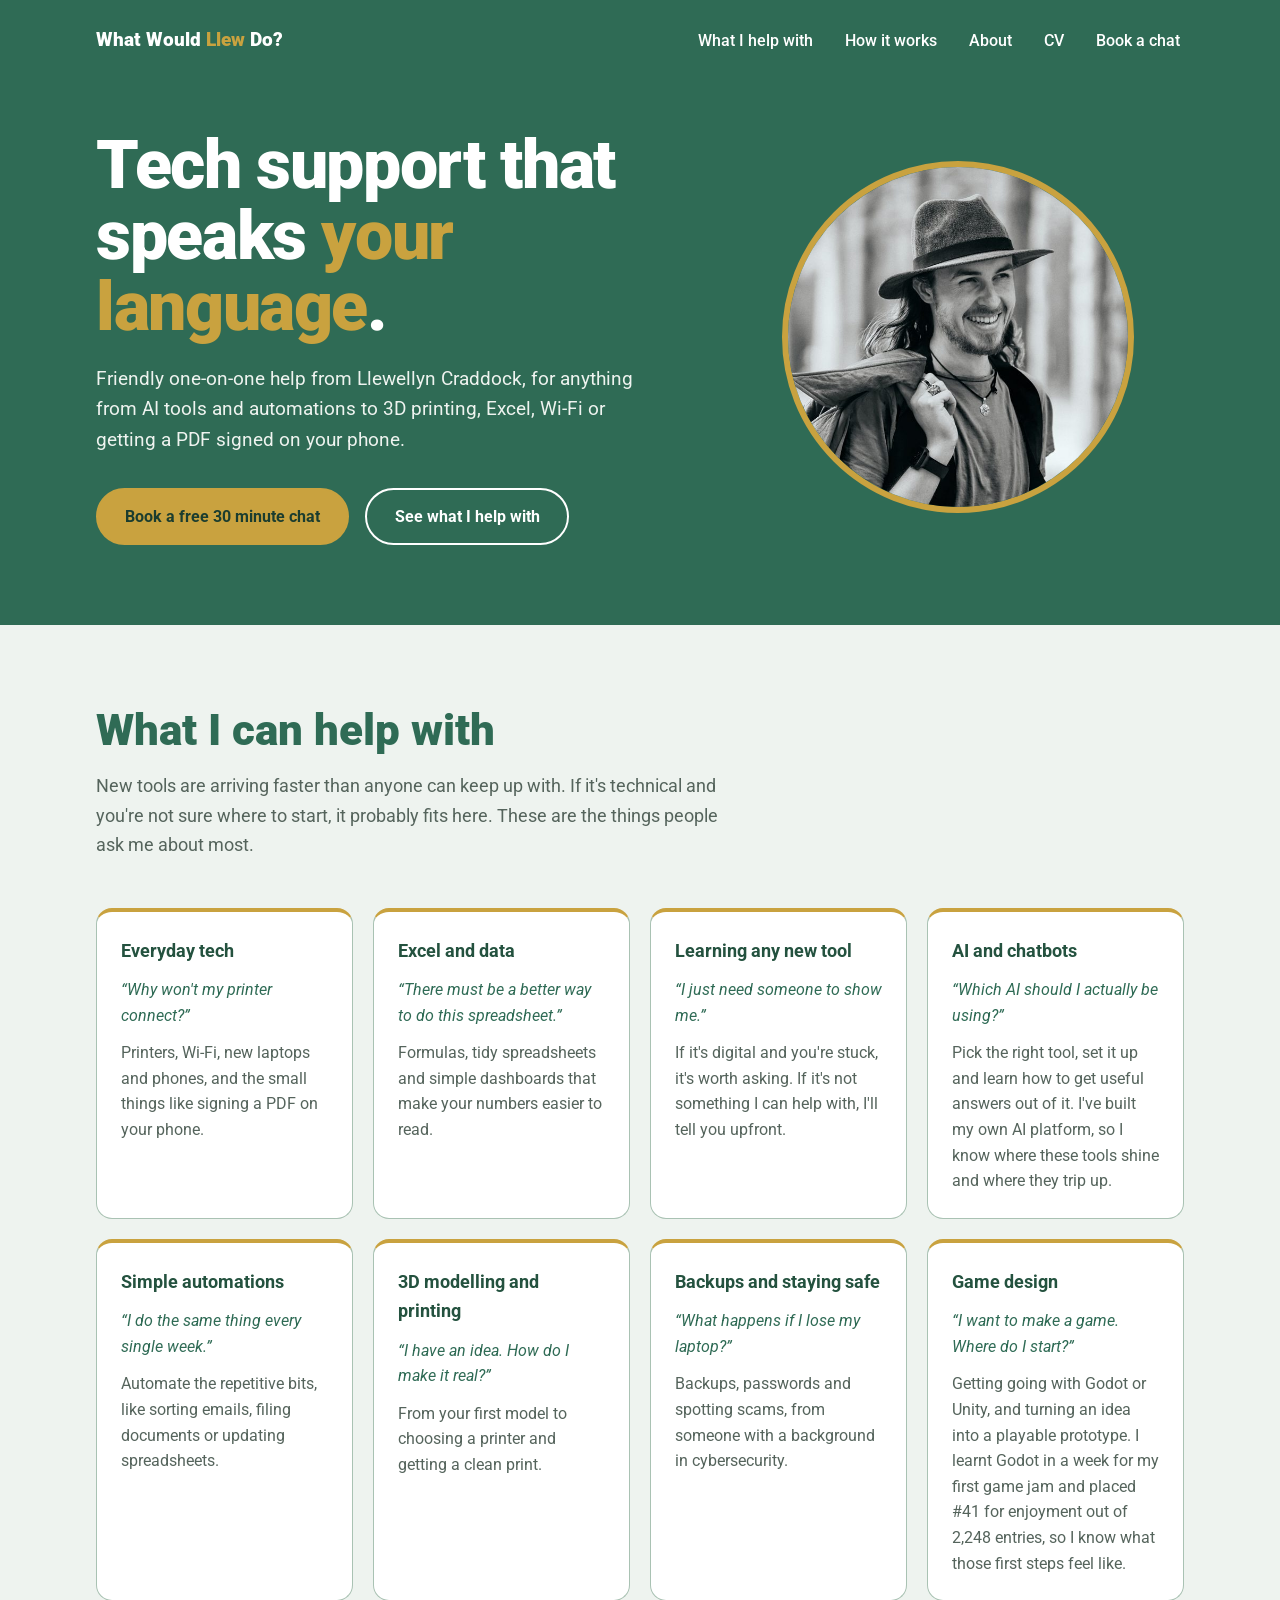
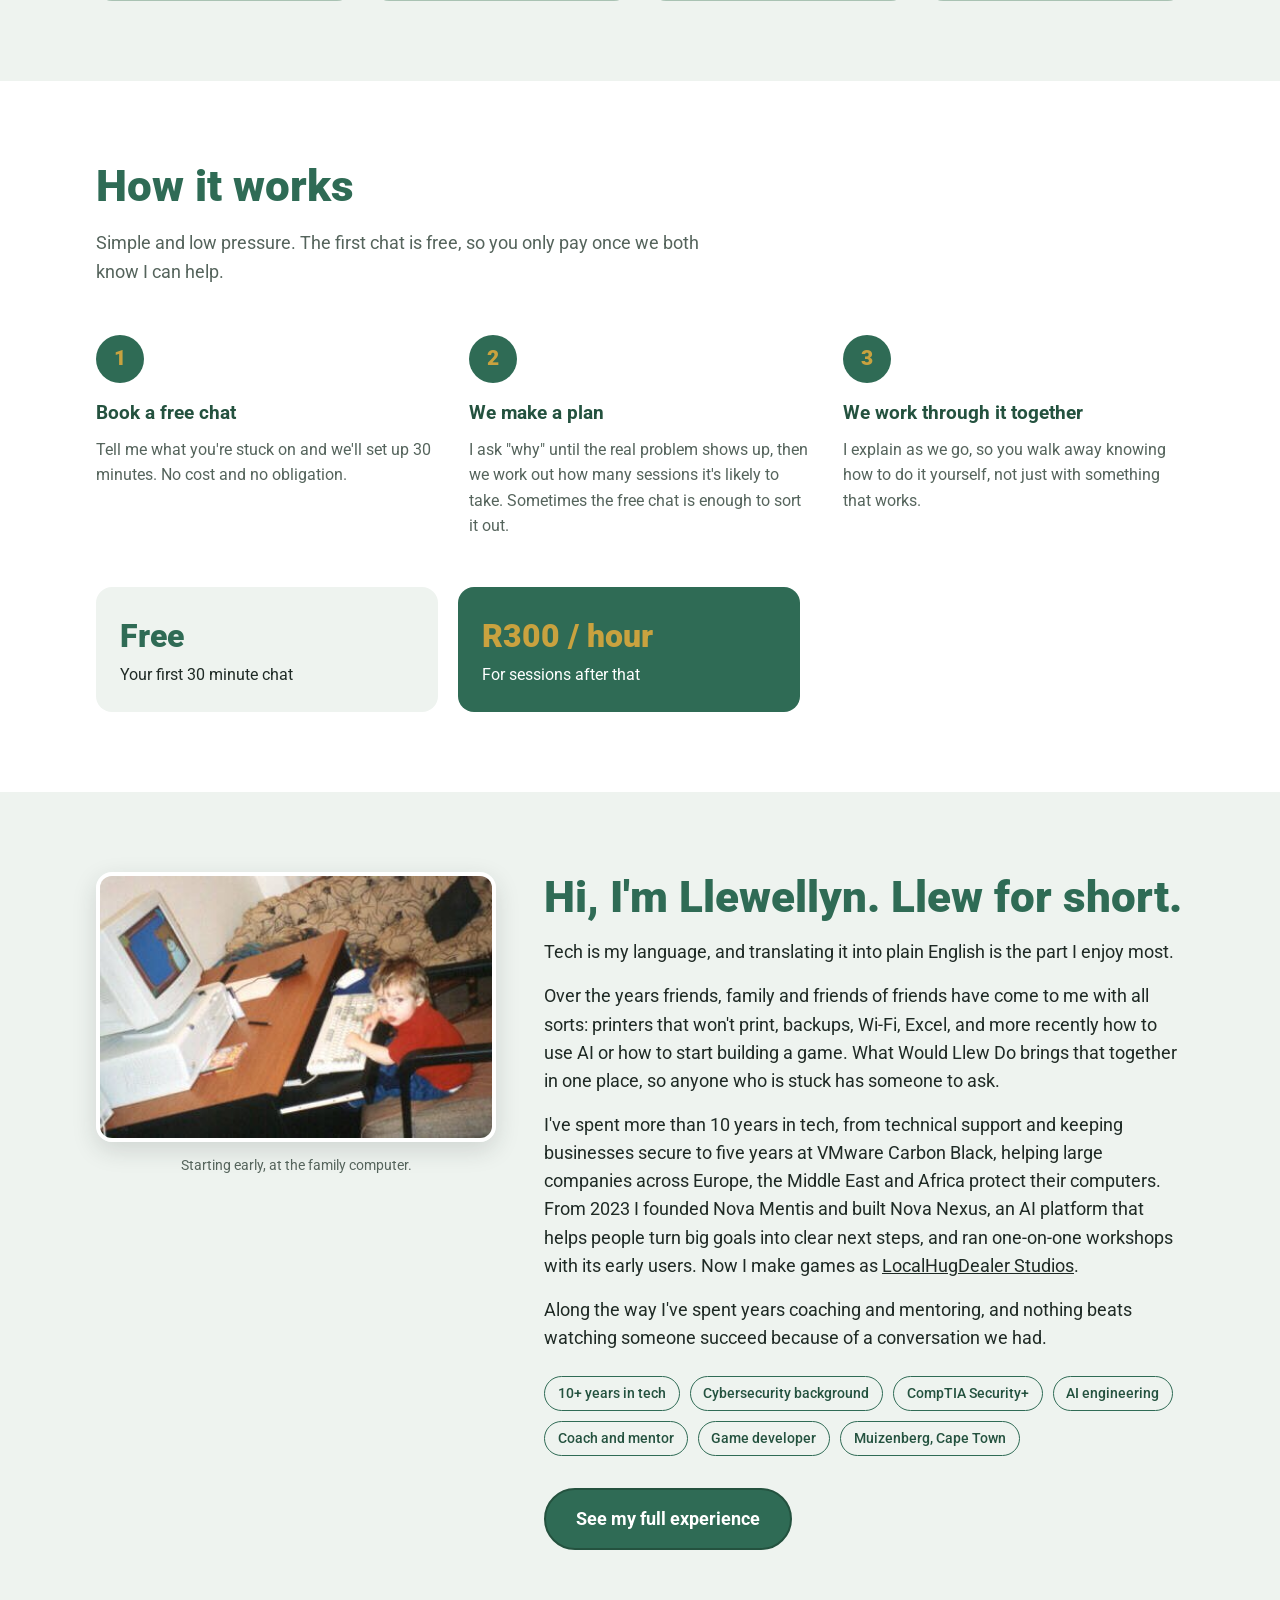
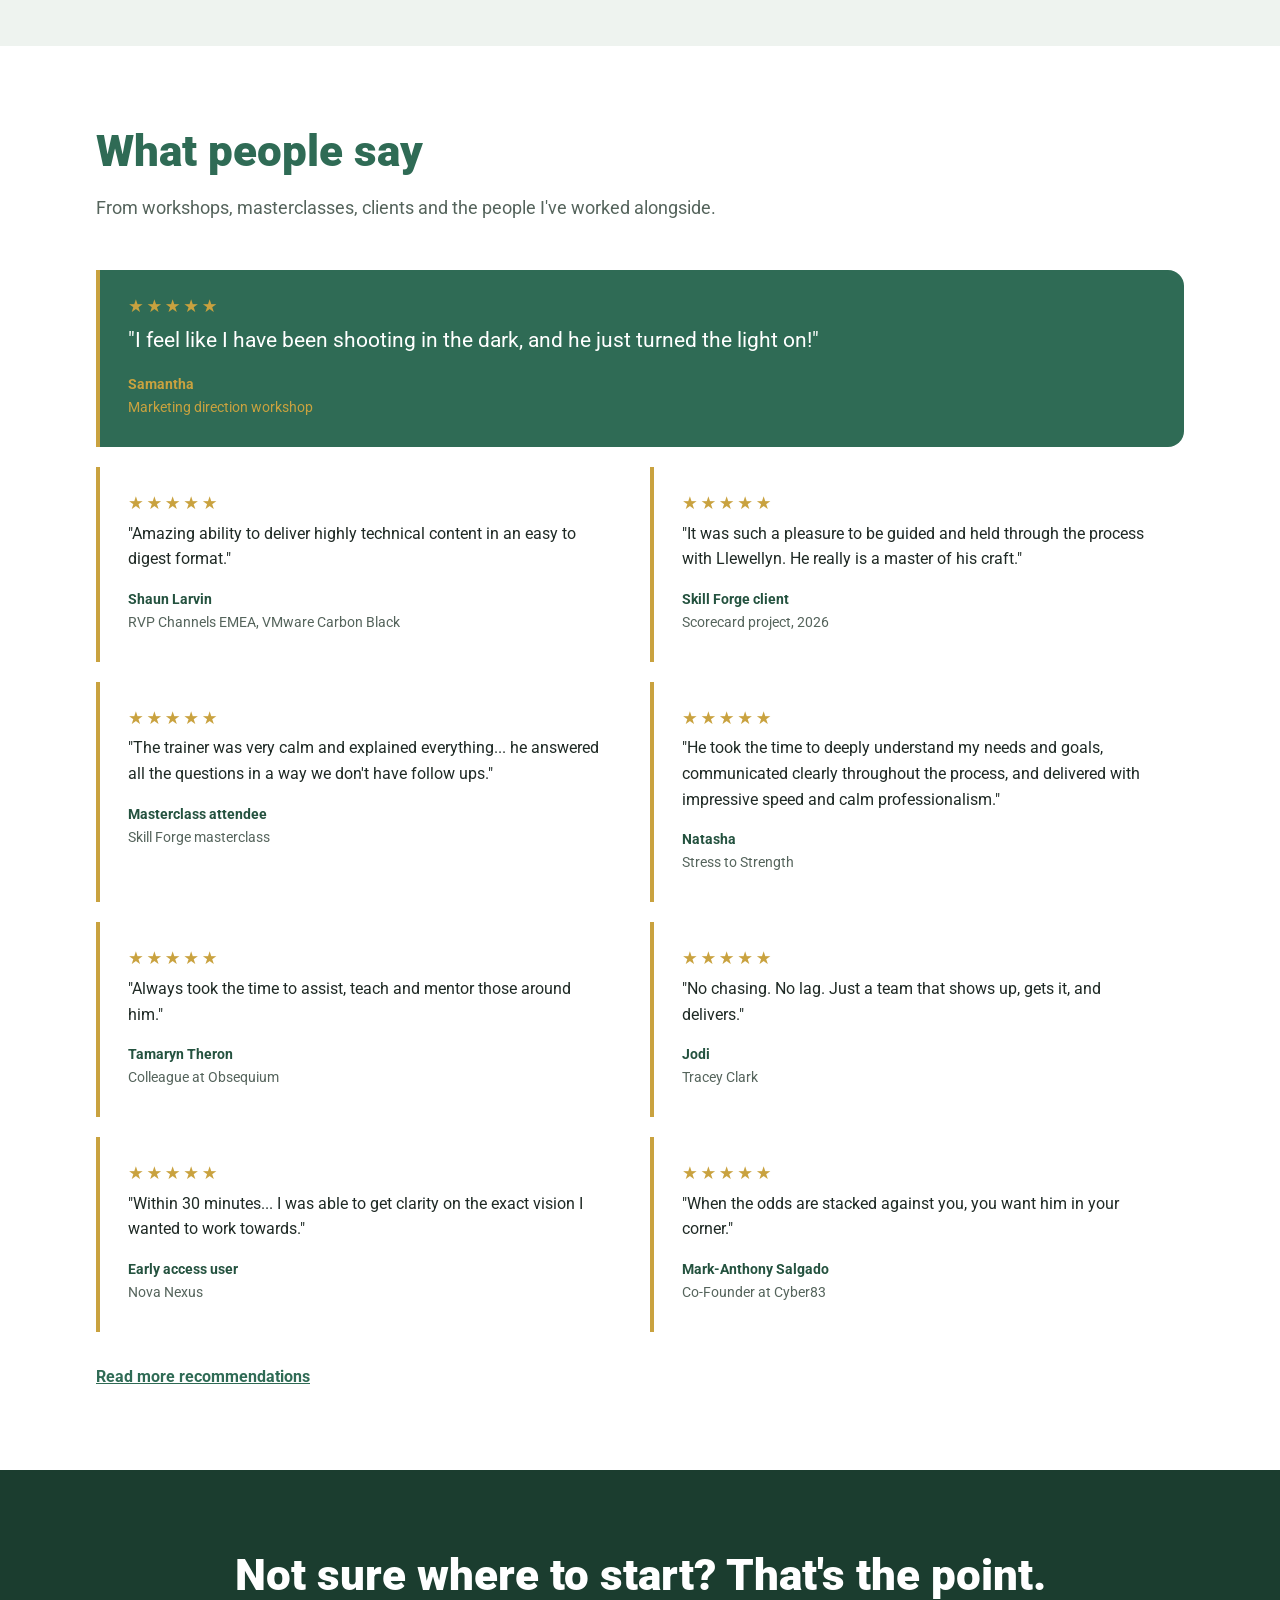
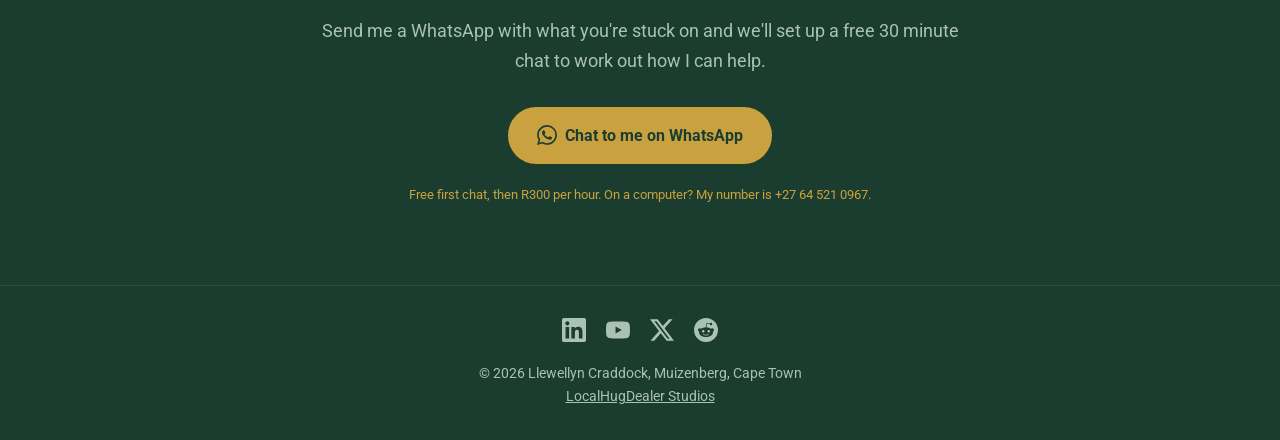
==== index.html @ 8dbbba7c "cta change" ====
<!doctype html>
<html lang="en-ZA">
<head>
  <meta charset="utf-8">
  <meta name="viewport" content="width=device-width, initial-scale=1">
  <meta name="description" content="Friendly one-on-one tech help from Llewellyn Craddock in Cape Town. AI tools, automations, 3D printing, Excel, Wi-Fi, backups and more. Free 30 minute first chat.">
  <title>What Would Llew Do? | Friendly tech help in Cape Town</title>
  <link rel="canonical" href="https://whatwouldllewdo.com/">
  <meta property="og:type" content="website">
  <meta property="og:site_name" content="What Would Llew Do?">
  <meta property="og:locale" content="en_ZA">
  <meta property="og:url" content="https://whatwouldllewdo.com/">
  <meta property="og:title" content="What Would Llew Do? | Friendly tech help in Cape Town">
  <meta property="og:description" content="Friendly one-on-one tech help from Llewellyn Craddock. Free 30 minute first chat.">
  <meta property="og:image" content="https://whatwouldllewdo.com/assets/images/profile.jpg">
  <meta property="og:image:width" content="640">
  <meta property="og:image:height" content="640">
  <meta property="og:image:alt" content="Llewellyn Craddock smiling, wearing a hat">
  <meta name="twitter:card" content="summary">
  <script type="application/ld+json">
  {
    "@context": "https://schema.org",
    "@graph": [
      {
        "@type": "WebSite",
        "@id": "https://whatwouldllewdo.com/#website",
        "name": "What Would Llew Do?",
        "url": "https://whatwouldllewdo.com/"
      },
      {
        "@type": "Person",
        "@id": "https://whatwouldllewdo.com/#llew",
        "name": "Llewellyn Craddock",
        "alternateName": "Llew",
        "jobTitle": "IT Solutions Engineer, AI Engineer and Game Developer",
        "image": "https://whatwouldllewdo.com/assets/images/profile.jpg",
        "url": "https://whatwouldllewdo.com/cv.html",
        "sameAs": [
          "https://www.linkedin.com/in/llewellyn-craddock-590366113/",
          "https://www.youtube.com/@llewellyncraddock",
          "https://x.com/LocalHugDealer7",
          "https://www.reddit.com/user/Marblagin/",
          "https://github.com/localhugdealer",
          "https://localhugdealer.itch.io/",
          "https://www.localhugdealer.com/"
        ]
      },
      {
        "@type": "ProfessionalService",
        "@id": "https://whatwouldllewdo.com/#service",
        "name": "What Would Llew Do?",
        "description": "Friendly one-on-one tech help with everyday tech, Excel and data, learning new tools, AI tools, automations, 3D modelling and printing, backups and online safety, and game design.",
        "url": "https://whatwouldllewdo.com/",
        "image": "https://whatwouldllewdo.com/assets/images/profile.jpg",
        "founder": { "@id": "https://whatwouldllewdo.com/#llew" },
        "address": {
          "@type": "PostalAddress",
          "addressLocality": "Muizenberg, Cape Town",
          "addressCountry": "ZA"
        },
        "areaServed": "Cape Town",
        "telephone": "+27645210967",
        "priceRange": "Free first chat, then R300 per hour",
        "makesOffer": [
          {
            "@type": "Offer",
            "name": "Free 30 minute first chat",
            "price": "0",
            "priceCurrency": "ZAR"
          },
          {
            "@type": "Offer",
            "name": "One-on-one tech help session",
            "priceSpecification": {
              "@type": "UnitPriceSpecification",
              "price": "300",
              "priceCurrency": "ZAR",
              "unitCode": "HUR"
            }
          }
        ],
        "sameAs": ["https://www.linkedin.com/in/llewellyn-craddock-590366113/"]
      }
    ]
  }
  </script>
  <link rel="icon" type="image/svg+xml" href="assets/images/favicon.svg">
  <link rel="preconnect" href="https://fonts.googleapis.com">
  <link rel="preconnect" href="https://fonts.gstatic.com" crossorigin>
  <link rel="stylesheet" href="https://fonts.googleapis.com/css2?family=Roboto:ital,wght@0,400;0,500;0,700;0,900;1,400&display=swap">
  <link rel="stylesheet" href="assets/css/base.css">
  <style>
    /* Hero */
    .hero h1 em {
      color: var(--gold);
      font-style: normal;
    }

    .hero-inner {
      max-width: var(--page);
      margin: 0 auto;
      display: grid;
      grid-template-columns: 1.3fr 1fr;
      align-items: center;
      gap: 3rem;
      padding: 3rem 2rem 5rem;
    }

    .hero h1 {
      margin: 0 0 1.25rem;
      font-size: clamp(2.5rem, 6vw, 4.25rem);
      font-weight: 900;
      line-height: 1.05;
      letter-spacing: -0.02em;
    }

    .hero p {
      max-width: 34rem;
      margin: 0 0 2rem;
      font-size: 1.2rem;
      color: var(--mist);
    }

    .hero-photo {
      width: min(100%, 22rem);
      aspect-ratio: 1;
      justify-self: center;
      object-fit: cover;
      border: 6px solid var(--gold);
      border-radius: 50%;
    }

    /* What I can help with */
    .cards {
      display: grid;
      grid-template-columns: repeat(auto-fill, minmax(15.5rem, 1fr));
      gap: 1.25rem;
    }

    .card q {
      display: block;
      margin-bottom: 0.75rem;
      font-style: italic;
      color: var(--green);
    }

    /* How it works */
    .steps {
      display: grid;
      grid-template-columns: repeat(3, 1fr);
      gap: 2rem;
      margin: 0 0 3rem;
      padding: 0;
      list-style: none;
      counter-reset: step;
    }

    .steps li {
      counter-increment: step;
    }

    .steps li::before {
      content: counter(step);
      display: grid;
      place-items: center;
      width: 3rem;
      height: 3rem;
      margin-bottom: 1rem;
      border-radius: 50%;
      background: var(--green);
      color: var(--gold);
      font-size: 1.3rem;
      font-weight: 900;
    }

    .steps h3 {
      margin: 0 0 0.5rem;
      color: var(--green-dark);
    }

    .steps p {
      margin: 0;
      color: var(--muted);
    }

    .pricing {
      display: grid;
      grid-template-columns: repeat(2, 1fr);
      gap: 1.25rem;
      max-width: 44rem;
    }

    .price {
      padding: 1.5rem;
      border-radius: var(--radius);
      background: var(--mist);
    }

    .price strong {
      display: block;
      font-size: 2rem;
      font-weight: 900;
      color: var(--green);
    }

    .price.featured {
      background: var(--green);
      color: var(--white);
    }

    .price.featured strong {
      color: var(--gold);
    }

    /* About */
    .about {
      display: grid;
      grid-template-columns: 1fr 1.6fr;
      gap: 3rem;
      align-items: start;
    }

    .about figure {
      margin: 0;
    }

    .about figure img {
      width: 100%;
      border: 4px solid var(--white);
      border-radius: var(--radius);
      box-shadow: 0 8px 24px var(--shadow);
    }

    .about figcaption {
      margin-top: 0.75rem;
      font-size: 0.9rem;
      color: var(--muted);
      text-align: center;
    }

    .about p {
      margin: 0 0 1rem;
      font-size: 1.1rem;
    }

    .about .about-more {
      margin-top: 2rem;
    }

    .more-quotes {
      margin: 2rem 0 0;
      font-weight: 700;
      color: var(--green);
    }

    /* Book */
    .book {
      background: var(--green-deep);
      color: var(--white);
      text-align: center;
    }

    .book h2 {
      color: var(--white);
    }

    .book .lead {
      margin: 0 auto 2rem;
      color: var(--sage);
    }

    .btn-whatsapp svg {
      width: 1.25em;
      height: 1.25em;
      margin-right: 0.5em;
      vertical-align: -0.25em;
      fill: currentColor;
    }

    .book small {
      display: block;
      margin-top: 1.25rem;
      color: var(--gold);
    }

    @media (max-width: 800px) {
      .hero-inner,
      .about,
      .steps,
      .pricing {
        grid-template-columns: 1fr;
      }

      .hero-inner {
        text-align: center;
      }

      .hero p {
        margin-inline: auto;
      }

      .actions {
        justify-content: center;
      }

      .hero-photo {
        grid-row: 1;
        width: 14rem;
      }

      .about figure {
        max-width: 22rem;
      }
    }
  </style>
</head>
<body>
  <a class="skip-link" href="#main">Skip to content</a>
  <header class="hero">
    <nav aria-label="Main">
      <a class="brand" href="#">What Would <span>Llew</span> Do?</a>
      <a href="#help">What I help with</a>
      <a href="#how">How it works</a>
      <a href="#about">About</a>
      <a class="nav-keep" href="cv.html">CV</a>
      <a class="nav-keep" href="#book">Book a chat</a>
    </nav>

    <div class="hero-inner">
      <div>
        <h1>Tech support that speaks <em>your language</em>.</h1>
        <p>Friendly one-on-one help from Llewellyn Craddock, for anything from AI tools and automations to 3D printing, Excel, Wi-Fi or getting a PDF signed on your phone.</p>
        <div class="actions">
          <a class="btn btn-gold" href="#book">Book a free 30 minute chat</a>
          <a class="btn btn-ghost" href="#help">See what I help with</a>
        </div>
      </div>
      <img class="hero-photo" src="assets/images/profile.jpg" width="640" height="640" alt="Llewellyn Craddock smiling, wearing a hat">
    </div>
  </header>

  <main id="main">
    <div class="band">
      <section id="help">
        <h2>What I can help with</h2>
        <p class="lead">New tools are arriving faster than anyone can keep up with. If it's technical and you're not sure where to start, it probably fits here. These are the things people ask me about most.</p>
        <div class="cards">
          <article class="card">
            <h3>Everyday tech</h3>
            <q>Why won't my printer connect?</q>
            <p>Printers, Wi-Fi, new laptops and phones, and the small things like signing a PDF on your phone.</p>
          </article>
          <article class="card">
            <h3>Excel and data</h3>
            <q>There must be a better way to do this spreadsheet.</q>
            <p>Formulas, tidy spreadsheets and simple dashboards that make your numbers easier to read.</p>
          </article>
          <article class="card">
            <h3>Learning any new tool</h3>
            <q>I just need someone to show me.</q>
            <p>If it's digital and you're stuck, it's worth asking. If it's not something I can help with, I'll tell you upfront.</p>
          </article>
          <article class="card">
            <h3>AI and chatbots</h3>
            <q>Which AI should I actually be using?</q>
            <p>Pick the right tool, set it up and learn how to get useful answers out of it. I've built my own AI platform, so I know where these tools shine and where they trip up.</p>
          </article>
          <article class="card">
            <h3>Simple automations</h3>
            <q>I do the same thing every single week.</q>
            <p>Automate the repetitive bits, like sorting emails, filing documents or updating spreadsheets.</p>
          </article>
          <article class="card">
            <h3>3D modelling and printing</h3>
            <q>I have an idea. How do I make it real?</q>
            <p>From your first model to choosing a printer and getting a clean print.</p>
          </article>
          <article class="card">
            <h3>Backups and staying safe</h3>
            <q>What happens if I lose my laptop?</q>
            <p>Backups, passwords and spotting scams, from someone with a background in cybersecurity.</p>
          </article>
          <article class="card">
            <h3>Game design</h3>
            <q>I want to make a game. Where do I start?</q>
            <p>Getting going with Godot or Unity, and turning an idea into a playable prototype. I learnt Godot in a week for my first game jam and placed #41 for enjoyment out of 2,248 entries, so I know what those first steps feel like.</p>
          </article>
        </div>
      </section>
    </div>

    <section id="how">
      <h2>How it works</h2>
      <p class="lead">Simple and low pressure. The first chat is free, so you only pay once we both know I can help.</p>
      <ol class="steps">
        <li>
          <h3>Book a free chat</h3>
          <p>Tell me what you're stuck on and we'll set up 30 minutes. No cost and no obligation.</p>
        </li>
        <li>
          <h3>We make a plan</h3>
          <p>I ask "why" until the real problem shows up, then we work out how many sessions it's likely to take. Sometimes the free chat is enough to sort it out.</p>
        </li>
        <li>
          <h3>We work through it together</h3>
          <p>I explain as we go, so you walk away knowing how to do it yourself, not just with something that works.</p>
        </li>
      </ol>
      <div class="pricing">
        <div class="price">
          <strong>Free</strong>
          Your first 30 minute chat
        </div>
        <div class="price featured">
          <strong>R300 / hour</strong>
          For sessions after that
        </div>
      </div>
    </section>

    <div class="band">
      <section id="about" class="about">
        <figure>
          <img src="assets/images/young-llew.jpg" width="377" height="252" alt="A young Llewellyn at the family computer">
          <figcaption>Starting early, at the family computer.</figcaption>
        </figure>
        <div>
          <h2>Hi, I'm Llewellyn. Llew for short.</h2>
          <p>Tech is my language, and translating it into plain English is the part I enjoy most.</p>
          <p>Over the years friends, family and friends of friends have come to me with all sorts: printers that won't print, backups, Wi-Fi, Excel, and more recently how to use AI or how to start building a game. What Would Llew Do brings that together in one place, so anyone who is stuck has someone to ask.</p>
          <p>I've spent more than 10 years in tech, from technical support and keeping businesses secure to five years at VMware Carbon Black, helping large companies across Europe, the Middle East and Africa protect their computers. From 2023 I founded Nova Mentis and built Nova Nexus, an AI platform that helps people turn big goals into clear next steps, and ran one-on-one workshops with its early users. Now I make games as <a href="https://www.localhugdealer.com/">LocalHugDealer Studios</a>.</p>
          <p>Along the way I've spent years coaching and mentoring, and nothing beats watching someone succeed because of a conversation we had.</p>
          <ul class="chips">
            <li>10+ years in tech</li>
            <li>Cybersecurity background</li>
            <li>CompTIA Security+</li>
            <li>AI engineering</li>
            <li>Coach and mentor</li>
            <li>Game developer</li>
            <li>Muizenberg, Cape Town</li>
          </ul>
          <p class="about-more"><a class="btn" href="cv.html">See my full experience</a></p>
        </div>
      </section>
    </div>

    <section id="testimonials">
      <h2>What people say</h2>
      <p class="lead">From workshops, masterclasses, clients and the people I've worked alongside.</p>
      <div class="quotes">
        <blockquote class="featured">
          <p>"I feel like I have been shooting in the dark, and he just turned the light on!"</p>
          <footer><span class="who">Samantha</span>Marketing direction workshop</footer>
        </blockquote>
        <blockquote>
          <p>"Amazing ability to deliver highly technical content in an easy to digest format."</p>
          <footer><span class="who">Shaun Larvin</span>RVP Channels EMEA, VMware Carbon Black</footer>
        </blockquote>
        <blockquote>
          <p>"It was such a pleasure to be guided and held through the process with Llewellyn. He really is a master of his craft."</p>
          <footer><span class="who">Skill Forge client</span>Scorecard project, 2026</footer>
        </blockquote>
        <blockquote>
          <p>"The trainer was very calm and explained everything... he answered all the questions in a way we don't have follow ups."</p>
          <footer><span class="who">Masterclass attendee</span>Skill Forge masterclass</footer>
        </blockquote>
        <blockquote>
          <p>"He took the time to deeply understand my needs and goals, communicated clearly throughout the process, and delivered with impressive speed and calm professionalism."</p>
          <footer><span class="who">Natasha</span>Stress to Strength</footer>
        </blockquote>
        <blockquote>
          <p>"Always took the time to assist, teach and mentor those around him."</p>
          <footer><span class="who">Tamaryn Theron</span>Colleague at Obsequium</footer>
        </blockquote>
        <blockquote>
          <p>"No chasing. No lag. Just a team that shows up, gets it, and delivers."</p>
          <footer><span class="who">Jodi</span>Tracey Clark</footer>
        </blockquote>
        <blockquote>
          <p>"Within 30 minutes... I was able to get clarity on the exact vision I wanted to work towards."</p>
          <footer><span class="who">Early access user</span>Nova Nexus</footer>
        </blockquote>
        <blockquote>
          <p>"When the odds are stacked against you, you want him in your corner."</p>
          <footer><span class="who">Mark-Anthony Salgado</span>Co-Founder at Cyber83</footer>
        </blockquote>
      </div>
      <p class="more-quotes"><a href="cv.html#recommendations">Read more recommendations</a></p>
    </section>

    <div class="book">
      <section id="book">
        <h2>Not sure where to start? That's the point.</h2>
        <p class="lead">Send me a WhatsApp with what you're stuck on and we'll set up a free 30 minute chat to work out how I can help.</p>
        <!-- The single contact point for the whole page. Every "Book" button links to this section. The link opens a WhatsApp chat with an opening message already typed. -->
        <a class="btn btn-gold btn-whatsapp" href="https://wa.me/27645210967?text=Hi%20Llew%2C%20I%27d%20like%20to%20book%20my%20free%2030%20minute%20chat."><svg viewBox="0 0 24 24" aria-hidden="true" focusable="false"><path d="M17.472 14.382c-.297-.149-1.758-.867-2.03-.967-.273-.099-.471-.148-.67.15-.197.297-.767.966-.94 1.164-.173.199-.347.223-.644.075-.297-.15-1.255-.463-2.39-1.475-.883-.788-1.48-1.761-1.653-2.059-.173-.297-.018-.458.13-.606.134-.133.298-.347.446-.52.149-.174.198-.298.298-.497.099-.198.05-.371-.025-.52-.075-.149-.669-1.612-.916-2.207-.242-.579-.487-.5-.669-.51-.173-.008-.371-.01-.57-.01-.198 0-.52.074-.792.372-.272.297-1.04 1.016-1.04 2.479 0 1.462 1.065 2.875 1.213 3.074.149.198 2.096 3.2 5.077 4.487.709.306 1.262.489 1.694.625.712.227 1.36.195 1.871.118.571-.085 1.758-.719 2.006-1.413.248-.694.248-1.289.173-1.413-.074-.124-.272-.198-.57-.347m-5.421 7.403h-.004a9.87 9.87 0 0 1-5.031-1.378l-.361-.214-3.741.982.998-3.648-.235-.374a9.86 9.86 0 0 1-1.51-5.26c.001-5.45 4.436-9.884 9.888-9.884 2.64 0 5.122 1.03 6.988 2.898a9.825 9.825 0 0 1 2.893 6.994c-.003 5.45-4.437 9.884-9.885 9.884m8.413-18.297A11.815 11.815 0 0 0 12.05 0C5.495 0 .16 5.335.157 11.892c0 2.096.547 4.142 1.588 5.945L.057 24l6.305-1.654a11.882 11.882 0 0 0 5.683 1.448h.005c6.554 0 11.89-5.335 11.893-11.893a11.821 11.821 0 0 0-3.48-8.413Z"/></svg>Chat to me on WhatsApp</a>
        <small>Free first chat, then R300 per hour. On a computer? My number is +27 64 521 0967.</small>
      </section>
    </div>
  </main>

  <footer class="site-footer">
    <ul class="socials" aria-label="Find me online">
      <li><a href="https://www.linkedin.com/in/llewellyn-craddock-590366113/" aria-label="LinkedIn"><svg viewBox="0 0 24 24" aria-hidden="true" focusable="false"><path d="M20.447 20.452h-3.554v-5.569c0-1.328-.027-3.037-1.852-3.037-1.853 0-2.136 1.445-2.136 2.939v5.667H9.351V9h3.414v1.561h.046c.477-.9 1.637-1.85 3.37-1.85 3.601 0 4.267 2.37 4.267 5.455v6.286zM5.337 7.433c-1.144 0-2.063-.926-2.063-2.065 0-1.138.92-2.063 2.063-2.063 1.14 0 2.064.925 2.064 2.063 0 1.139-.925 2.065-2.064 2.065zm1.782 13.019H3.555V9h3.564v11.452zM22.225 0H1.771C.792 0 0 .774 0 1.729v20.542C0 23.227.792 24 1.771 24h20.451C23.2 24 24 23.227 24 22.271V1.729C24 .774 23.2 0 22.222 0h.003z"/></svg></a></li>
      <li><a href="https://www.youtube.com/@llewellyncraddock" aria-label="YouTube"><svg viewBox="0 0 24 24" aria-hidden="true" focusable="false"><path d="M23.498 6.186a3.016 3.016 0 0 0-2.122-2.136C19.505 3.545 12 3.545 12 3.545s-7.505 0-9.377.505A3.017 3.017 0 0 0 .502 6.186C0 8.07 0 12 0 12s0 3.93.502 5.814a3.016 3.016 0 0 0 2.122 2.136c1.871.505 9.376.505 9.376.505s7.505 0 9.377-.505a3.015 3.015 0 0 0 2.122-2.136C24 15.93 24 12 24 12s0-3.93-.502-5.814zM9.545 15.568V8.432L15.818 12l-6.273 3.568z"/></svg></a></li>
      <li><a href="https://x.com/LocalHugDealer7" aria-label="X"><svg viewBox="0 0 24 24" aria-hidden="true" focusable="false"><path d="M18.901 1.153h3.68l-8.04 9.19L24 22.846h-7.406l-5.8-7.584-6.638 7.584H.474l8.6-9.83L0 1.154h7.594l5.243 6.932ZM17.61 20.644h2.039L6.486 3.24H4.298Z"/></svg></a></li>
      <li><a href="https://www.reddit.com/user/Marblagin/" aria-label="Reddit"><svg viewBox="0 0 24 24" aria-hidden="true" focusable="false"><path d="M12 0A12 12 0 0 0 0 12a12 12 0 0 0 12 12 12 12 0 0 0 12-12A12 12 0 0 0 12 0zm5.01 4.744c.688 0 1.25.561 1.25 1.249a1.25 1.25 0 0 1-2.498.056l-2.597-.547-.8 3.747c1.824.07 3.48.632 4.674 1.488.308-.309.73-.491 1.207-.491.968 0 1.754.786 1.754 1.754 0 .716-.435 1.333-1.01 1.614a3.111 3.111 0 0 1 .042.52c0 2.694-3.13 4.87-7.004 4.87-3.874 0-7.004-2.176-7.004-4.87 0-.183.015-.366.043-.534A1.748 1.748 0 0 1 4.028 12c0-.968.786-1.754 1.754-1.754.463 0 .898.196 1.207.49 1.207-.883 2.878-1.43 4.744-1.487l.885-4.182a.342.342 0 0 1 .14-.197.35.35 0 0 1 .238-.042l2.906.617a1.214 1.214 0 0 1 1.108-.701zM9.25 12C8.561 12 8 12.562 8 13.25c0 .687.561 1.248 1.25 1.248.687 0 1.248-.561 1.248-1.249 0-.688-.561-1.249-1.249-1.249zm5.5 0c-.687 0-1.248.561-1.248 1.25 0 .687.561 1.248 1.249 1.248.688 0 1.249-.561 1.249-1.249 0-.687-.562-1.249-1.25-1.249zm-5.466 3.99a.327.327 0 0 0-.231.094.33.33 0 0 0 0 .463c.842.842 2.484.913 2.961.913.477 0 2.105-.056 2.961-.913a.361.361 0 0 0 .029-.463.33.33 0 0 0-.464 0c-.547.533-1.684.73-2.512.73-.828 0-1.979-.196-2.512-.73a.326.326 0 0 0-.232-.095z"/></svg></a></li>
    </ul>
    &copy; 2026 Llewellyn Craddock, Muizenberg, Cape Town
    <br>
    <a href="https://www.localhugdealer.com/">LocalHugDealer Studios</a>
  </footer>
</body>
</html>
---- assets/css/base.css ----
/* Shared site chrome: palette, resets, buttons and the layout pieces every page uses
   (sections, nav, quotes, footer). Every page links this after the font stylesheet. */

:root {
  /* Brand palette: muted greens and white, with gold as the accent. */
  --white: #FFFFFF;
  --mist: #EEF3EF;
  --sage: #A9C2B3;
  --green: #2F6B55;
  --green-dark: #24523F;
  --green-deep: #1B3D2F;
  --gold: #C9A23F;
  --ink: #1F2A25;
  --muted: #55645C;

  /* Translucent tints, kept here so pages never need literal colour values. */
  --overlay: rgba(255, 255, 255, 0.12);
  --shadow: rgba(31, 42, 37, 0.15);

  --font: "Roboto", system-ui, sans-serif;
  --radius: 1rem;
  --page: 72rem;
}

*,
*::before,
*::after {
  box-sizing: border-box;
}

html {
  scroll-behavior: smooth;
}

body {
  margin: 0;
  font-family: var(--font);
  color: var(--ink);
  background: var(--white);
  line-height: 1.6;
}

img {
  display: block;
  max-width: 100%;
  height: auto;
}

a {
  color: inherit;
}

.btn {
  display: inline-block;
  padding: 0.85em 1.7em;
  border: 2px solid var(--green-dark);
  border-radius: 999px;
  background: var(--green);
  color: var(--white);
  font: inherit;
  font-weight: 700;
  text-decoration: none;
  cursor: pointer;
  transition: transform 0.15s, background 0.15s;
}

.btn:hover {
  transform: translateY(-2px);
  background: var(--green-dark);
}

/* Gold is the call to action colour, so it is reserved for booking buttons. */
.btn-gold {
  border-color: var(--gold);
  background: var(--gold);
  color: var(--green-deep);
}

.btn-gold:hover {
  background: var(--gold);
}

.btn-ghost {
  border-color: currentColor;
  background: transparent;
  color: inherit;
}

.btn-ghost:hover {
  background: var(--overlay);
}

.actions {
  display: flex;
  flex-wrap: wrap;
  gap: 1rem;
}

/* Keyboard focus ring: dark green on light backgrounds, light gold on dark green ones. */
:focus-visible {
  outline: 3px solid var(--green-dark);
  outline-offset: 3px;
}

.hero :focus-visible,
.book :focus-visible,
.site-footer :focus-visible {
  outline-color: var(--gold);
}

.skip-link {
  position: absolute;
  left: 1rem;
  top: -3rem;
  z-index: 10;
  padding: 0.5rem 1rem;
  border-radius: 0 0 0.5rem 0.5rem;
  background: var(--gold);
  color: var(--green-deep);
  font-weight: 700;
}

.skip-link:focus {
  top: 0;
}

/* Page layout shared by every page. */
section {
  max-width: var(--page);
  margin: 0 auto;
  padding: 5rem 2rem;
}

h2 {
  margin: 0 0 1rem;
  font-size: clamp(2rem, 4.5vw, 2.75rem);
  font-weight: 900;
  line-height: 1.15;
  color: var(--green);
}

.lead {
  max-width: 40rem;
  margin: 0 0 3rem;
  font-size: 1.15rem;
  color: var(--muted);
}

/* Full-width tinted band; the section inside keeps the page width. */
.band {
  background: var(--mist);
}

.hero {
  background: var(--green);
  color: var(--white);
}

nav {
  display: flex;
  align-items: center;
  gap: 1.5rem;
  max-width: var(--page);
  margin: 0 auto;
  padding: 1.25rem 2rem;
}

.brand {
  margin-right: auto;
  font-size: 1.2rem;
  font-weight: 900;
  text-decoration: none;
}

.brand span {
  color: var(--gold);
}

nav a:not(.brand) {
  padding: 0.5rem 0.25rem;
  font-weight: 500;
  text-decoration: none;
}

nav a:not(.brand):hover {
  color: var(--gold);
}

.card {
  padding: 1.5rem;
  border: 1px solid var(--sage);
  border-top: 4px solid var(--gold);
  border-radius: var(--radius);
  background: var(--white);
}

.card h3 {
  margin: 0 0 0.75rem;
  font-size: 1.15rem;
  color: var(--green-dark);
}

.card p {
  margin: 0;
  color: var(--muted);
}

/* Pill-shaped tags for short facts and skills. */
.chips {
  display: flex;
  flex-wrap: wrap;
  gap: 0.6rem;
  margin: 1.5rem 0 0;
  padding: 0;
  list-style: none;
}

.chips li {
  padding: 0.35em 0.9em;
  border: 1px solid var(--green);
  border-radius: 999px;
  font-size: 0.9rem;
  font-weight: 500;
  color: var(--green-dark);
}

/* Quotes: two-column grid, with an optional full-width featured quote. */
.quotes {
  display: grid;
  grid-template-columns: repeat(2, 1fr);
  gap: 1.25rem;
}

blockquote {
  margin: 0;
  padding: 1.75rem;
  border-left: 4px solid var(--gold);
  border-radius: 0 var(--radius) var(--radius) 0;
  background: var(--white);
}

/* Five gold stars above every quote. The alternative text after the slash is what
   screen readers announce, instead of five separate star characters. */
blockquote::before {
  content: "\2605\2605\2605\2605\2605" / "Five stars";
  display: block;
  margin-bottom: 0.5rem;
  color: var(--gold);
  font-size: 1.1rem;
  letter-spacing: 0.15em;
  line-height: 1;
}

blockquote.featured::before {
  color: var(--gold);
}

blockquote p {
  margin: 0 0 1rem;
}

blockquote footer {
  font-size: 0.9rem;
  color: var(--muted);
}

blockquote .who {
  display: block;
  font-style: normal;
  font-weight: 700;
  color: var(--green-dark);
}

blockquote.featured {
  grid-column: 1 / -1;
  background: var(--green);
  color: var(--white);
}

blockquote.featured p {
  font-size: 1.3rem;
}

blockquote.featured footer,
blockquote.featured .who {
  color: var(--gold);
}

.site-footer {
  padding: 2rem;
  background: var(--green-deep);
  border-top: 1px solid var(--green-dark);
  color: var(--sage);
  font-size: 0.9rem;
  text-align: center;
}

.site-footer a {
  margin: 0 0.5rem;
}

/* Social profile icons. The SVGs are inline so they take the link colour via currentColor. */
.socials {
  display: flex;
  justify-content: center;
  gap: 1.25rem;
  margin: 0 0 1.25rem;
  padding: 0;
  list-style: none;
}

.site-footer .socials a {
  display: block;
  margin: 0;
  transition: color 0.15s;
}

.socials a:hover {
  color: var(--gold);
}

.socials svg {
  display: block;
  width: 1.5rem;
  height: 1.5rem;
  fill: currentColor;
}

@media screen and (max-width: 800px) {
  /* Phones keep only the brand and links marked .nav-keep. */
  nav a:not(.brand):not(.nav-keep) {
    display: none;
  }

  nav {
    gap: 1rem;
    padding-inline: 1.25rem;
  }

  nav a:not(.brand) {
    white-space: nowrap;
  }

  .quotes {
    grid-template-columns: 1fr;
  }
}

@media screen and (max-width: 400px) {
  .brand {
    font-size: 1rem;
  }
}

@media (prefers-reduced-motion: reduce) {
  html {
    scroll-behavior: auto;
  }

  *,
  *::before,
  *::after {
    transition: none !important;
  }
}
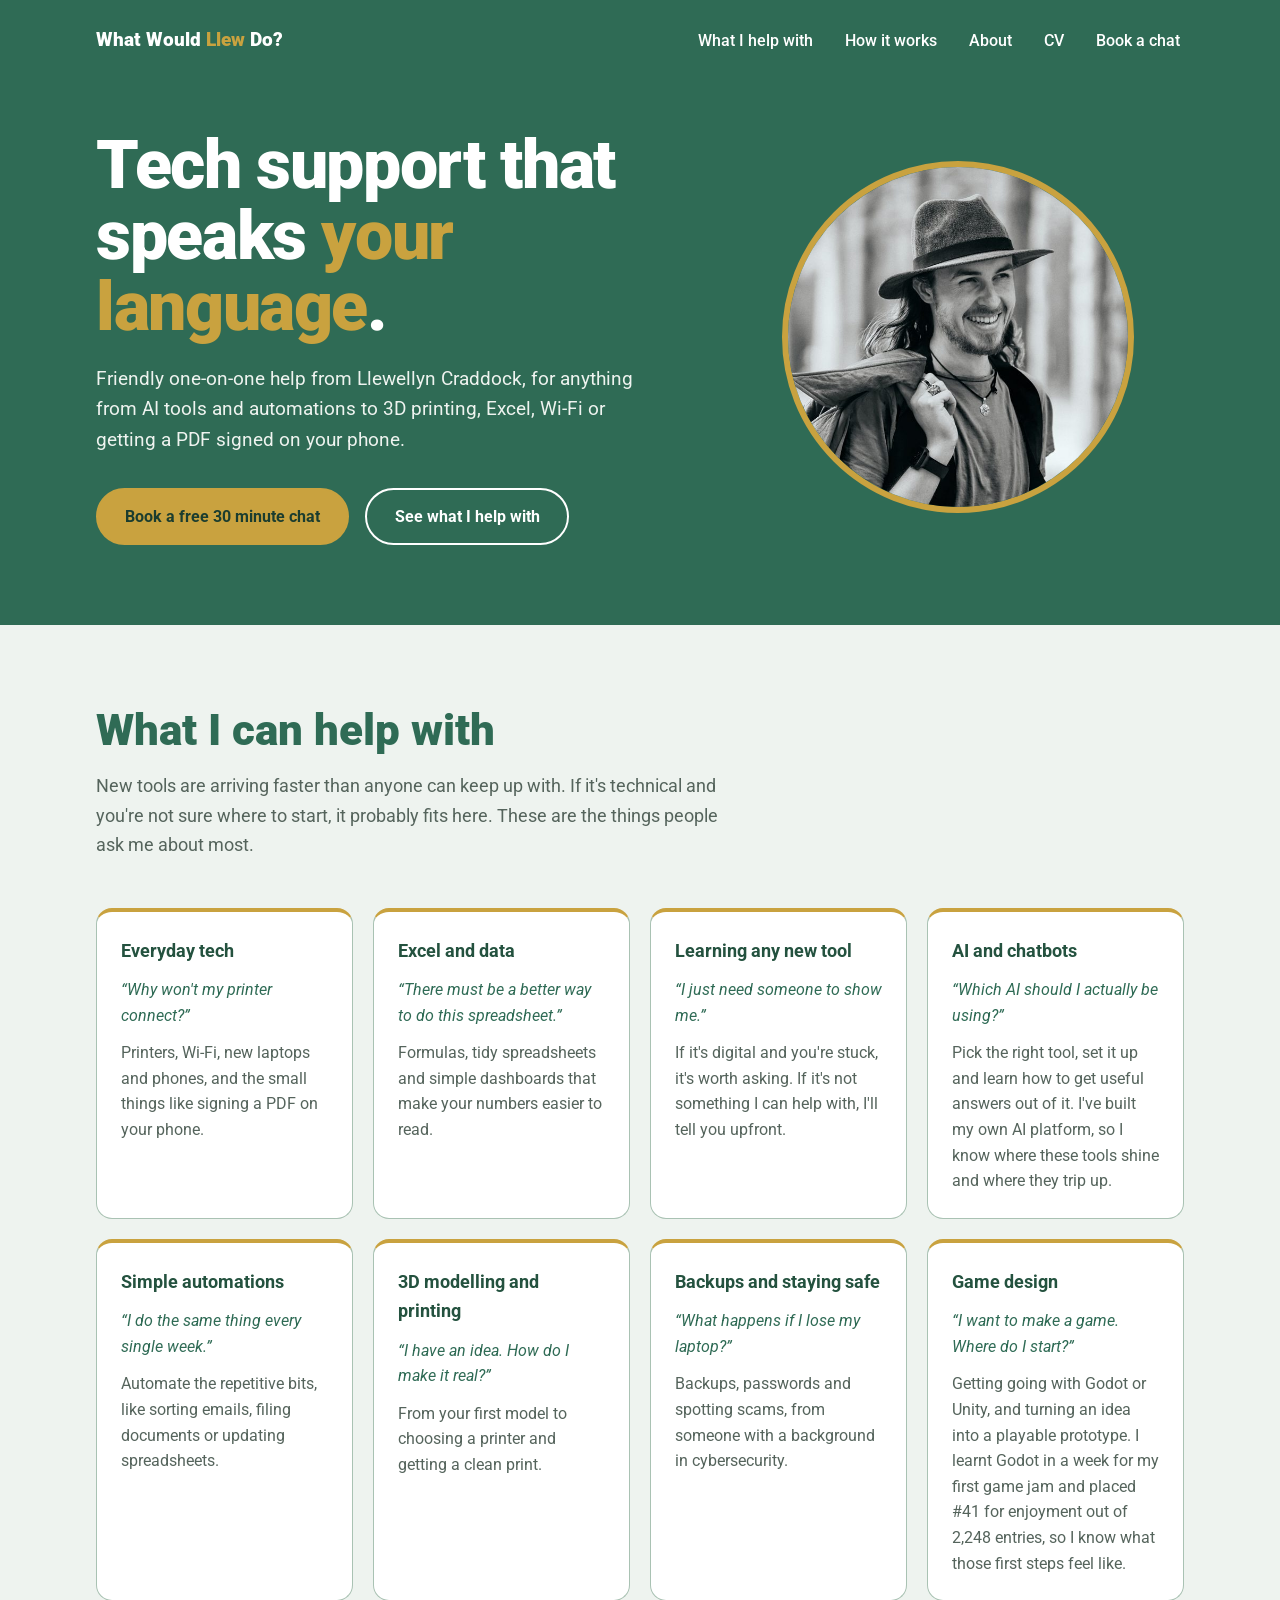
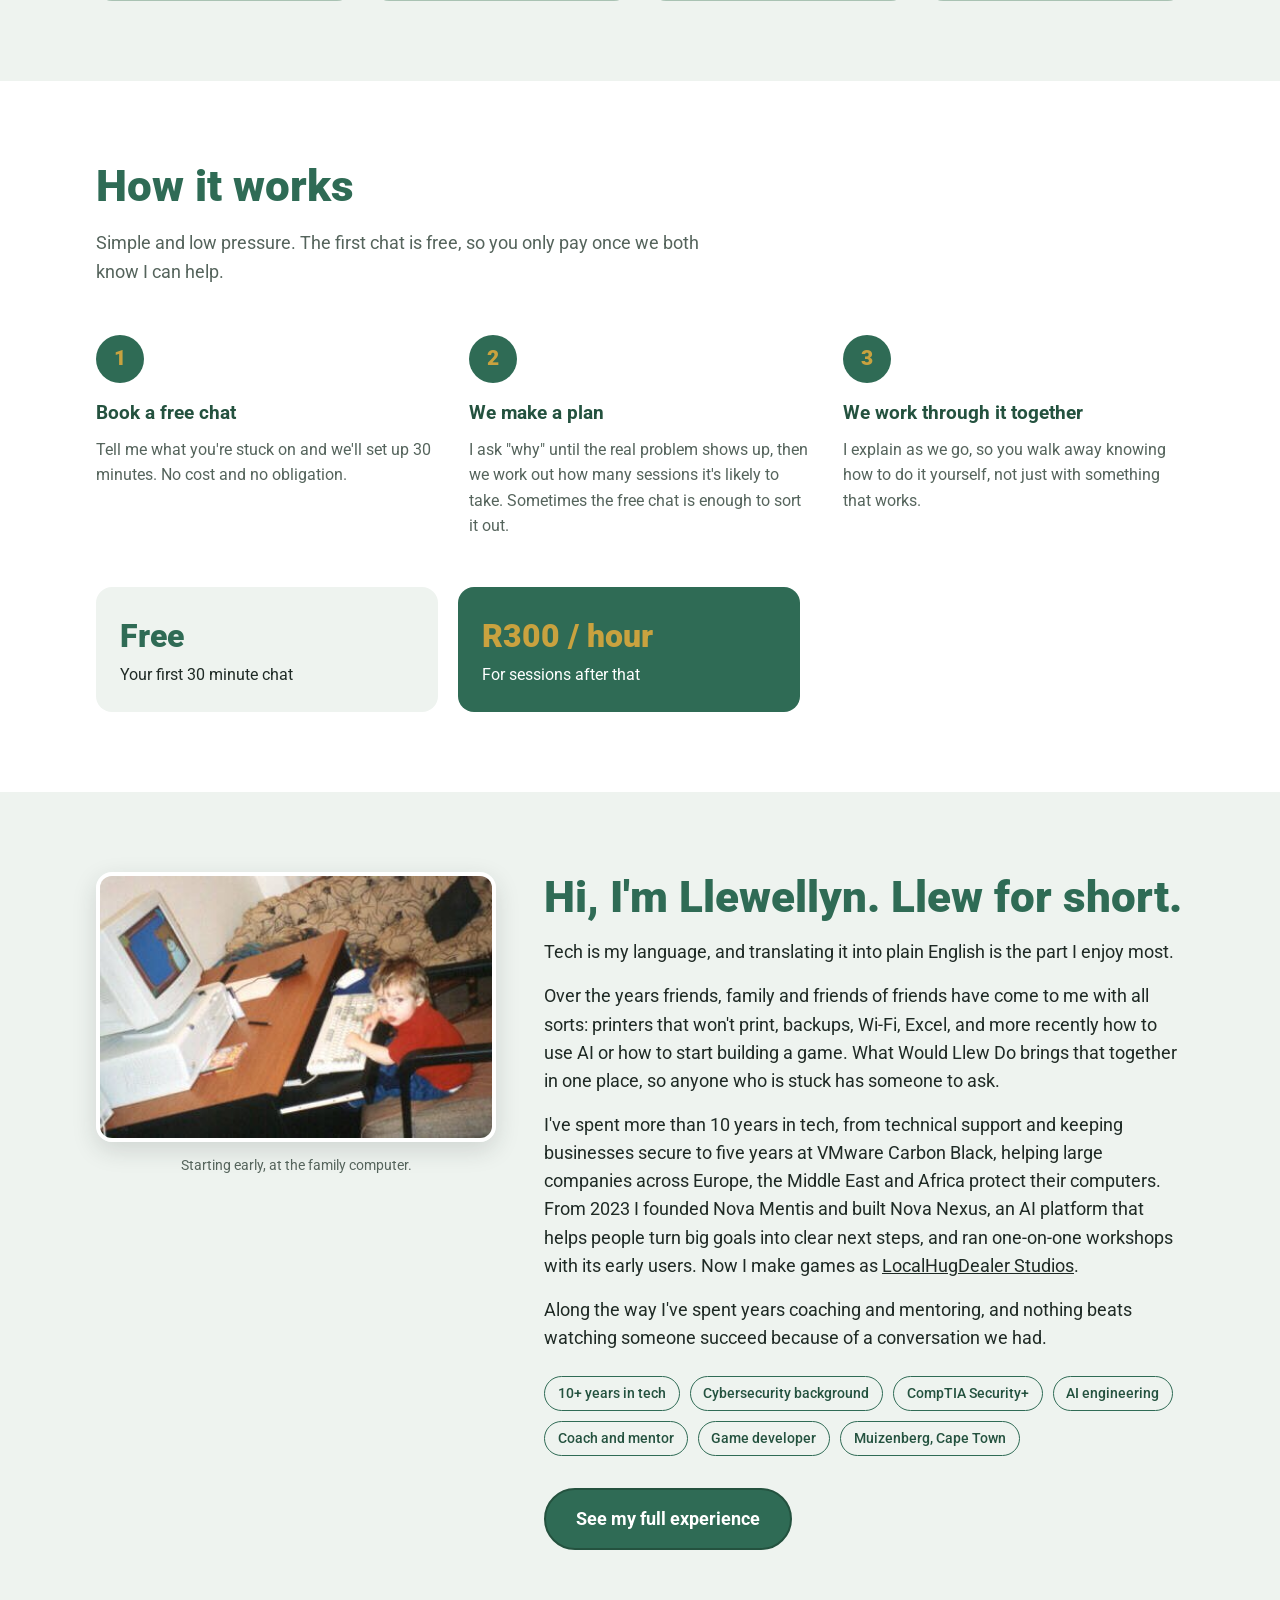
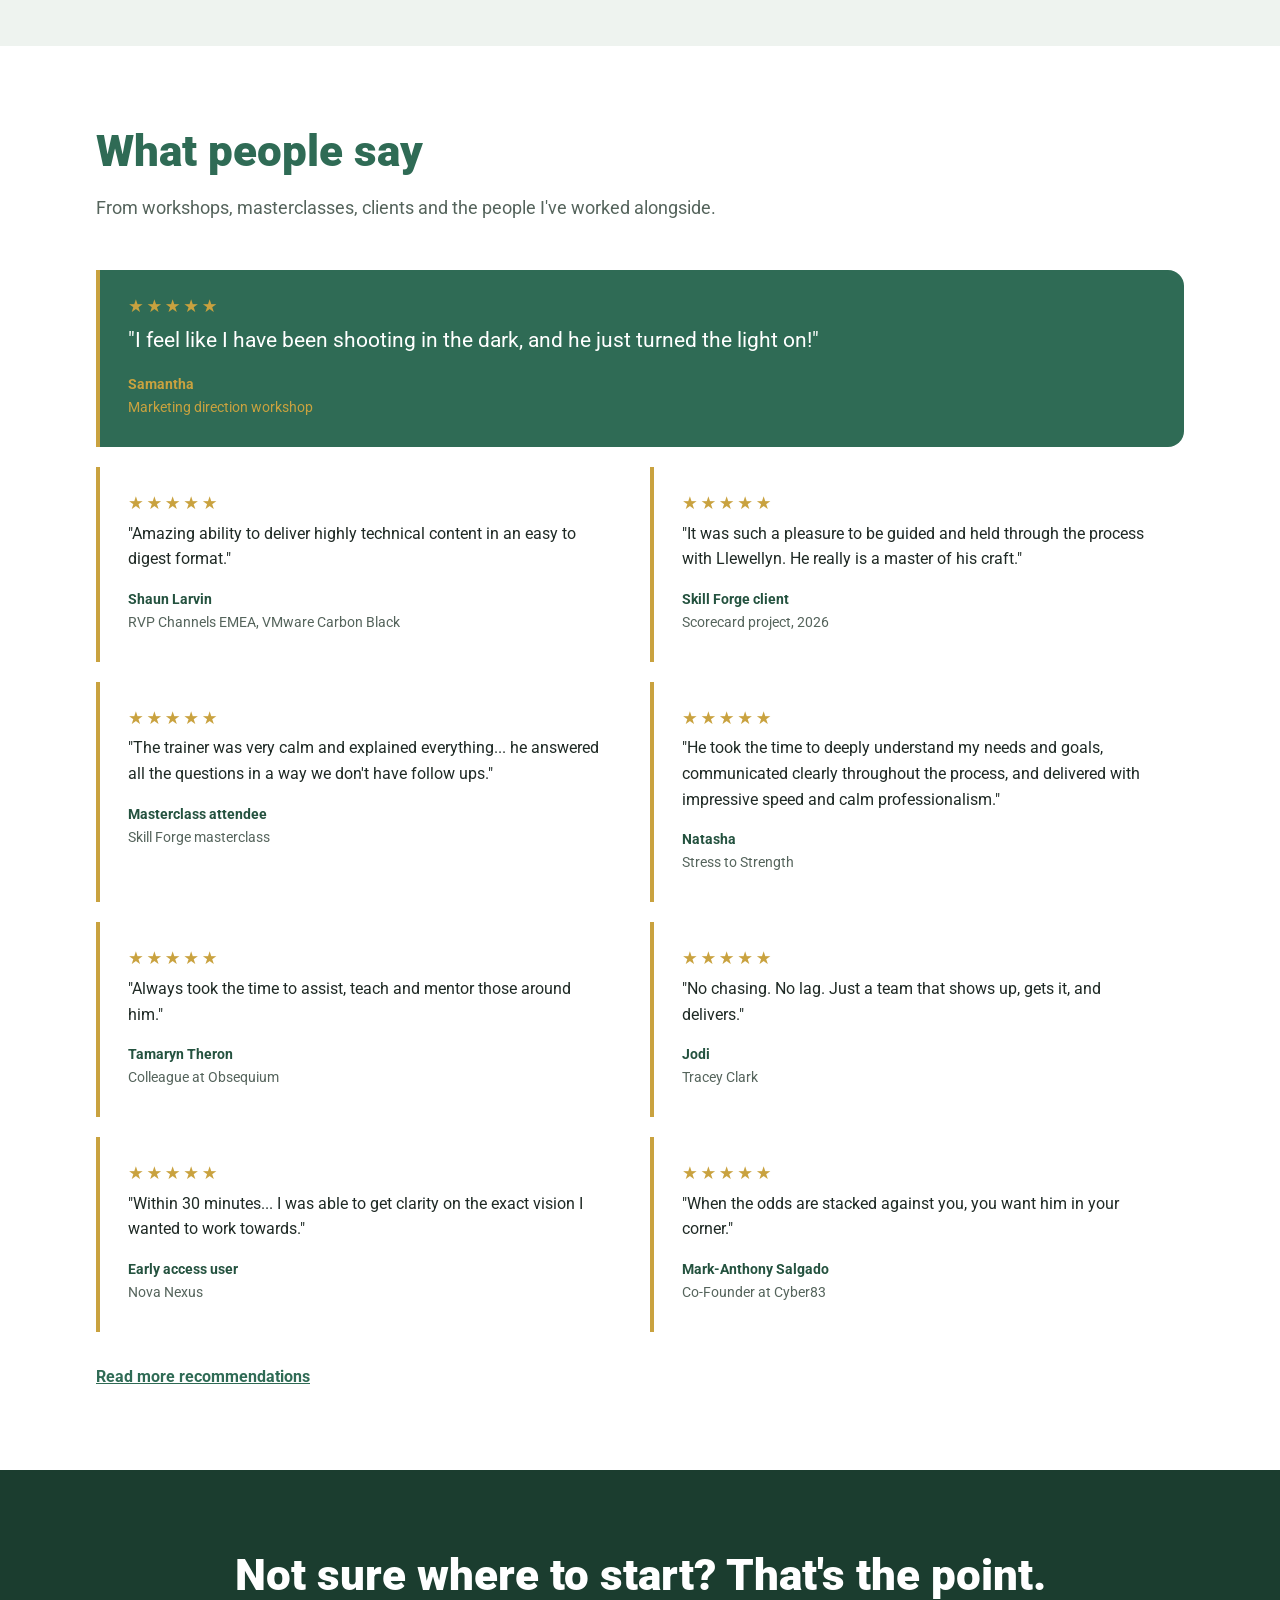
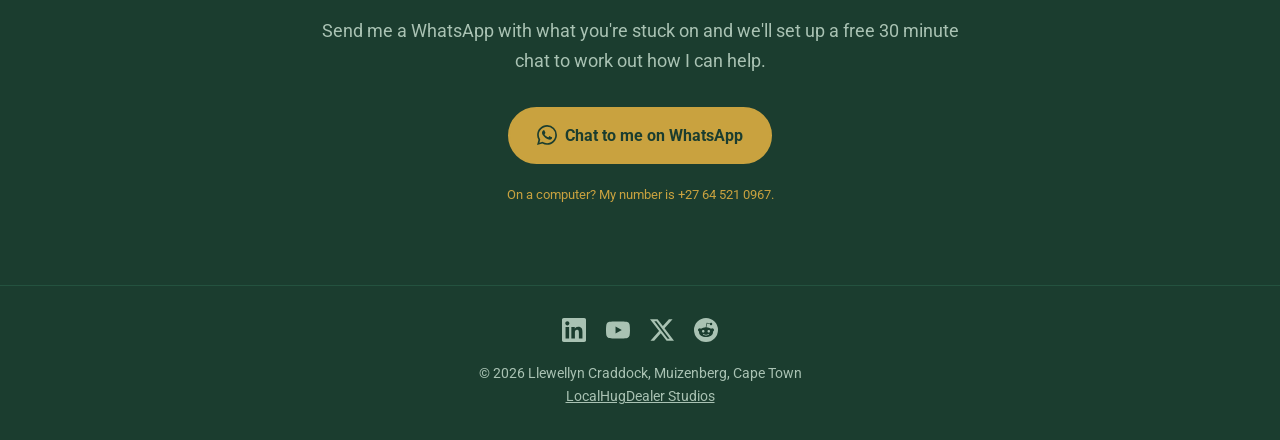
==== commit b2221444: "Update index.html" ====
--- a/index.html
+++ b/index.html
@@ -494,7 +494,7 @@
         <p class="lead">Send me a WhatsApp with what you're stuck on and we'll set up a free 30 minute chat to work out how I can help.</p>
         <!-- The single contact point for the whole page. Every "Book" button links to this section. The link opens a WhatsApp chat with an opening message already typed. -->
         <a class="btn btn-gold btn-whatsapp" href="https://wa.me/27645210967?text=Hi%20Llew%2C%20I%27d%20like%20to%20book%20my%20free%2030%20minute%20chat."><svg viewBox="0 0 24 24" aria-hidden="true" focusable="false"><path d="M17.472 14.382c-.297-.149-1.758-.867-2.03-.967-.273-.099-.471-.148-.67.15-.197.297-.767.966-.94 1.164-.173.199-.347.223-.644.075-.297-.15-1.255-.463-2.39-1.475-.883-.788-1.48-1.761-1.653-2.059-.173-.297-.018-.458.13-.606.134-.133.298-.347.446-.52.149-.174.198-.298.298-.497.099-.198.05-.371-.025-.52-.075-.149-.669-1.612-.916-2.207-.242-.579-.487-.5-.669-.51-.173-.008-.371-.01-.57-.01-.198 0-.52.074-.792.372-.272.297-1.04 1.016-1.04 2.479 0 1.462 1.065 2.875 1.213 3.074.149.198 2.096 3.2 5.077 4.487.709.306 1.262.489 1.694.625.712.227 1.36.195 1.871.118.571-.085 1.758-.719 2.006-1.413.248-.694.248-1.289.173-1.413-.074-.124-.272-.198-.57-.347m-5.421 7.403h-.004a9.87 9.87 0 0 1-5.031-1.378l-.361-.214-3.741.982.998-3.648-.235-.374a9.86 9.86 0 0 1-1.51-5.26c.001-5.45 4.436-9.884 9.888-9.884 2.64 0 5.122 1.03 6.988 2.898a9.825 9.825 0 0 1 2.893 6.994c-.003 5.45-4.437 9.884-9.885 9.884m8.413-18.297A11.815 11.815 0 0 0 12.05 0C5.495 0 .16 5.335.157 11.892c0 2.096.547 4.142 1.588 5.945L.057 24l6.305-1.654a11.882 11.882 0 0 0 5.683 1.448h.005c6.554 0 11.89-5.335 11.893-11.893a11.821 11.821 0 0 0-3.48-8.413Z"/></svg>Chat to me on WhatsApp</a>
-        <small>Free first chat, then R300 per hour. On a computer? My number is +27 64 521 0967.</small>
+        <small>On a computer? My number is +27 64 521 0967.</small>
       </section>
     </div>
   </main>
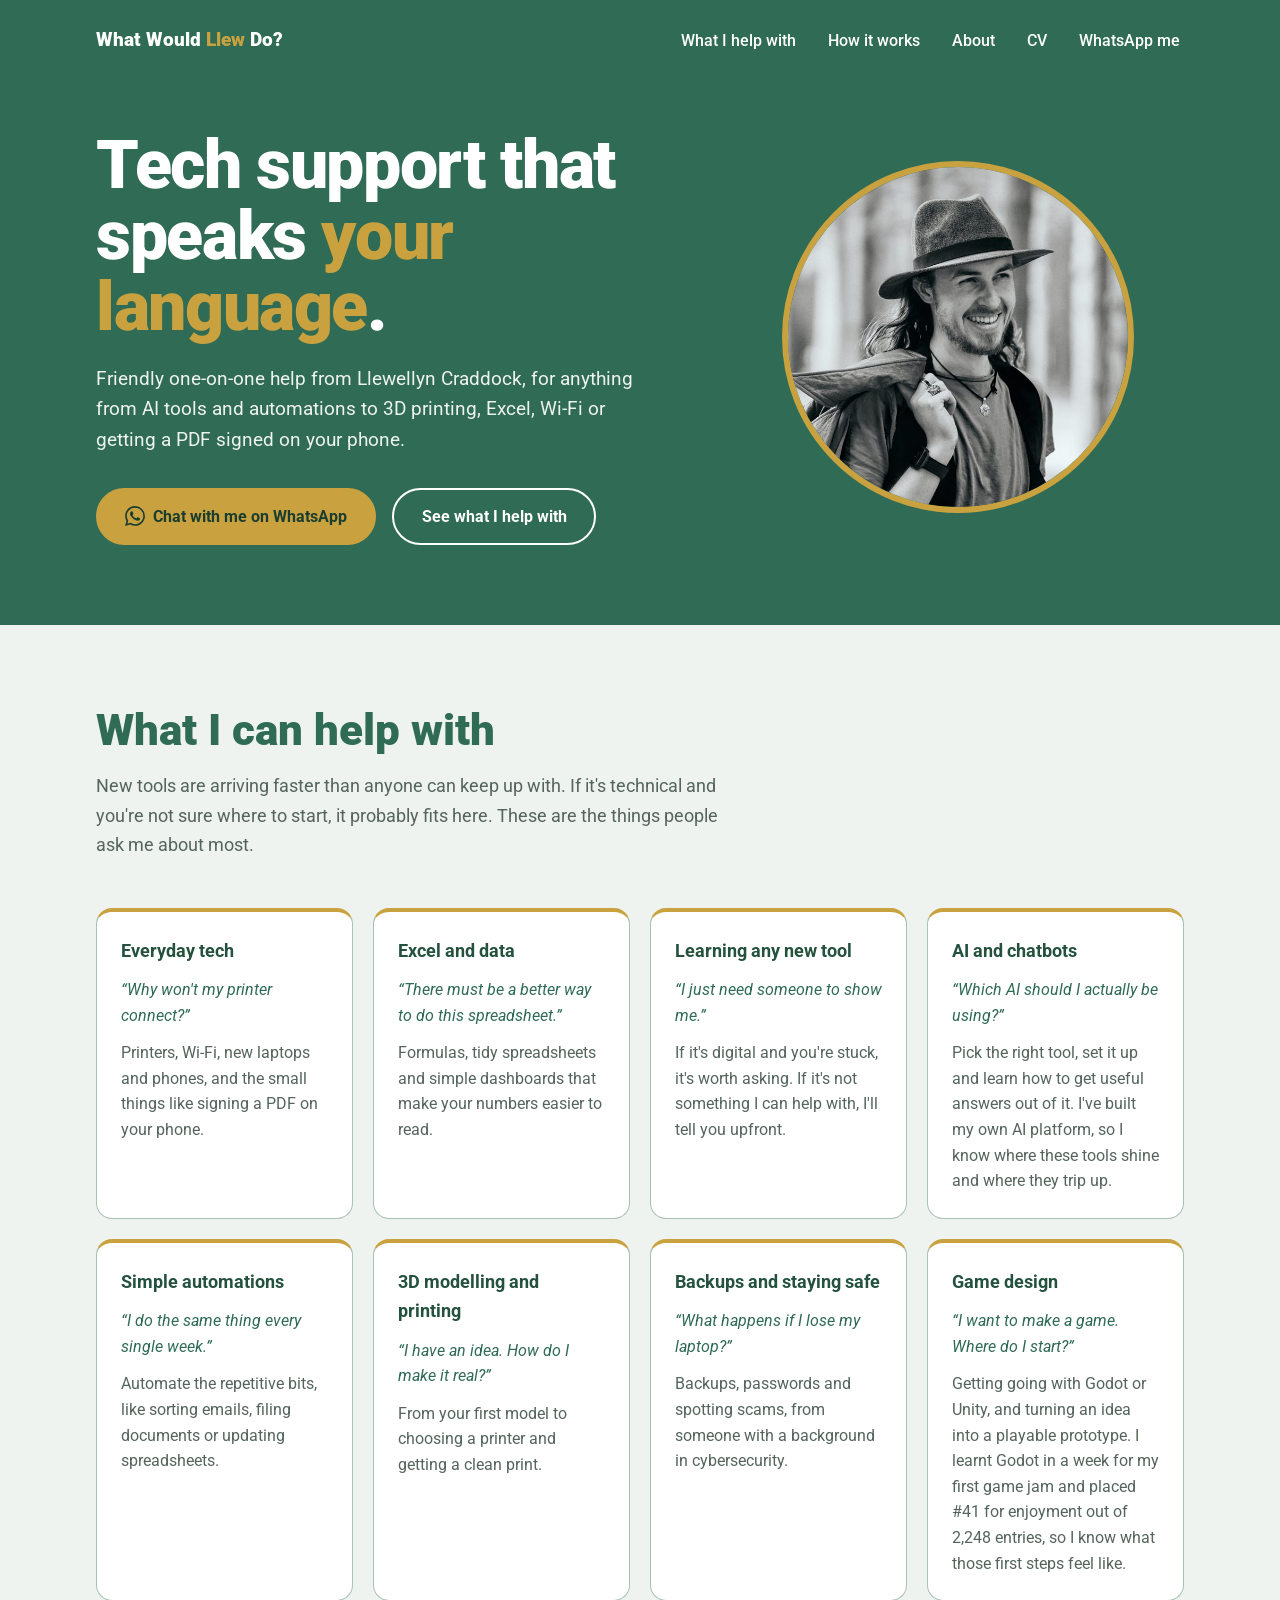
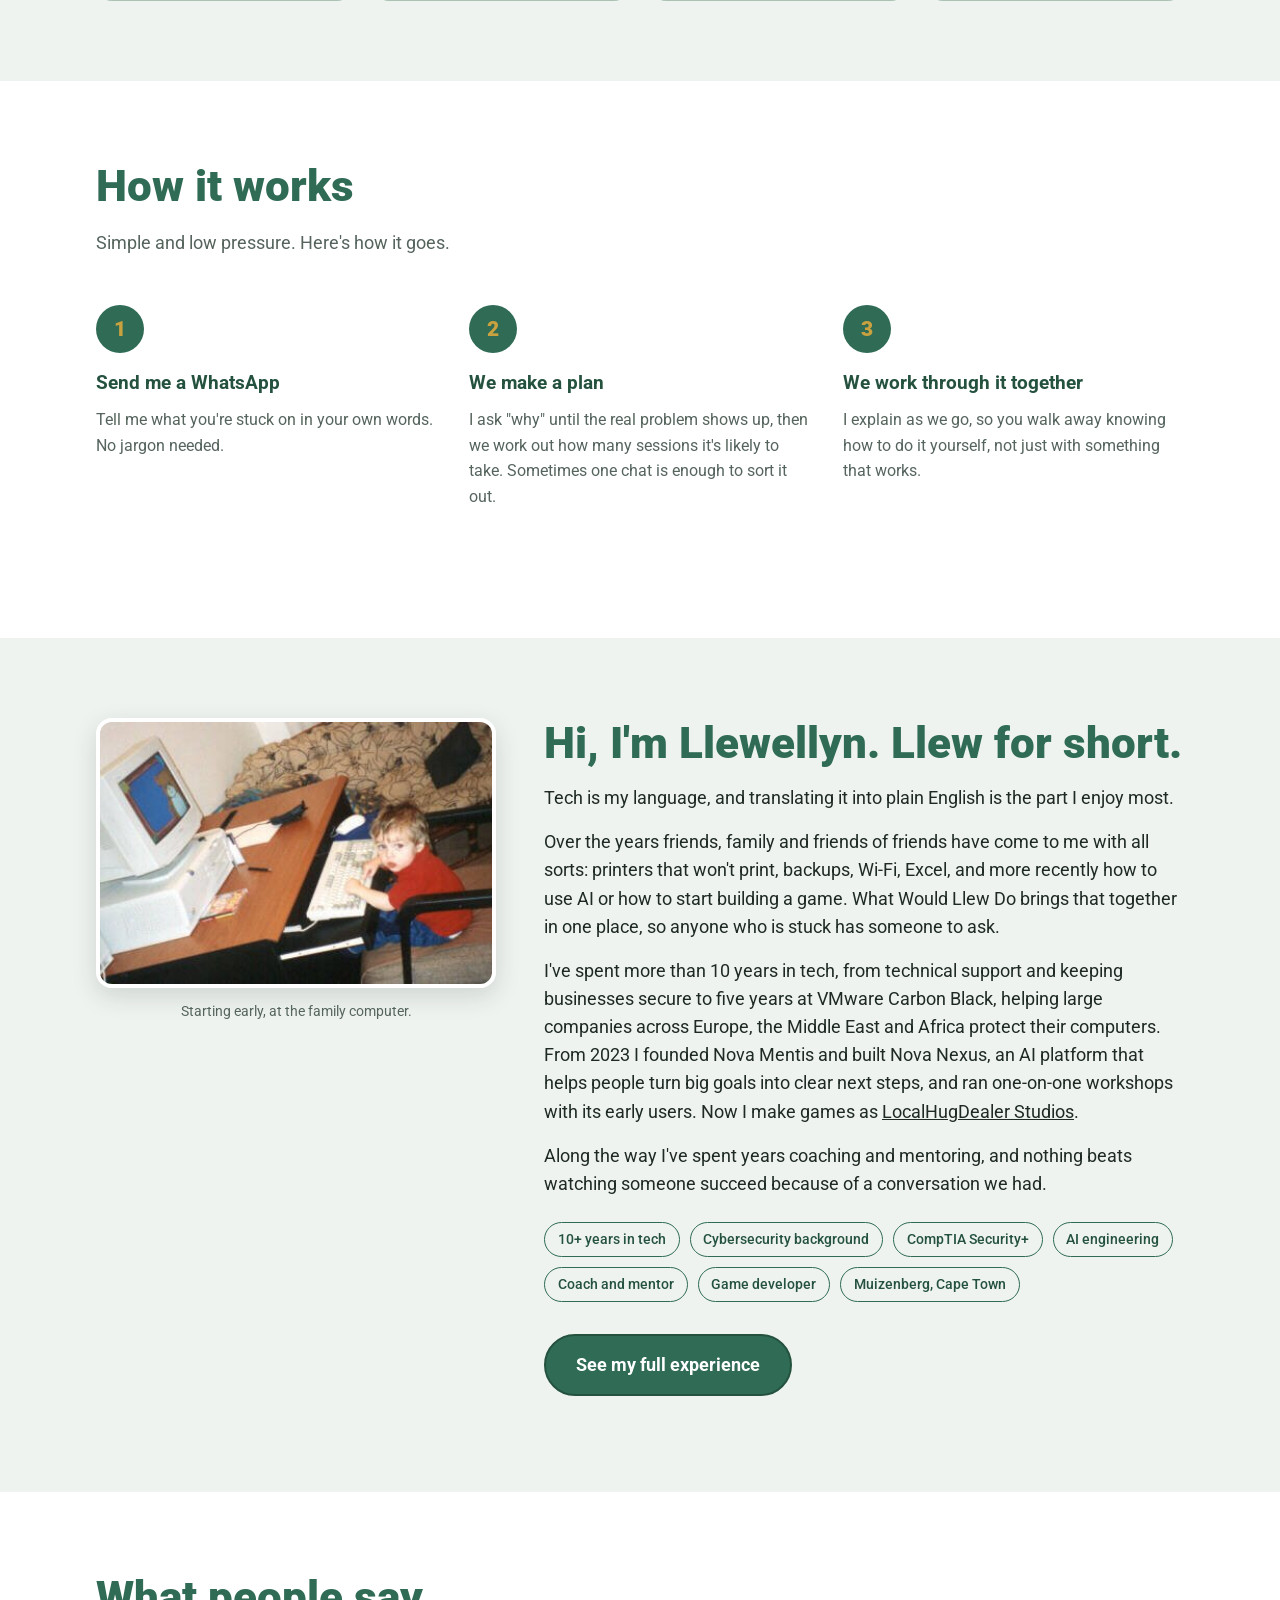
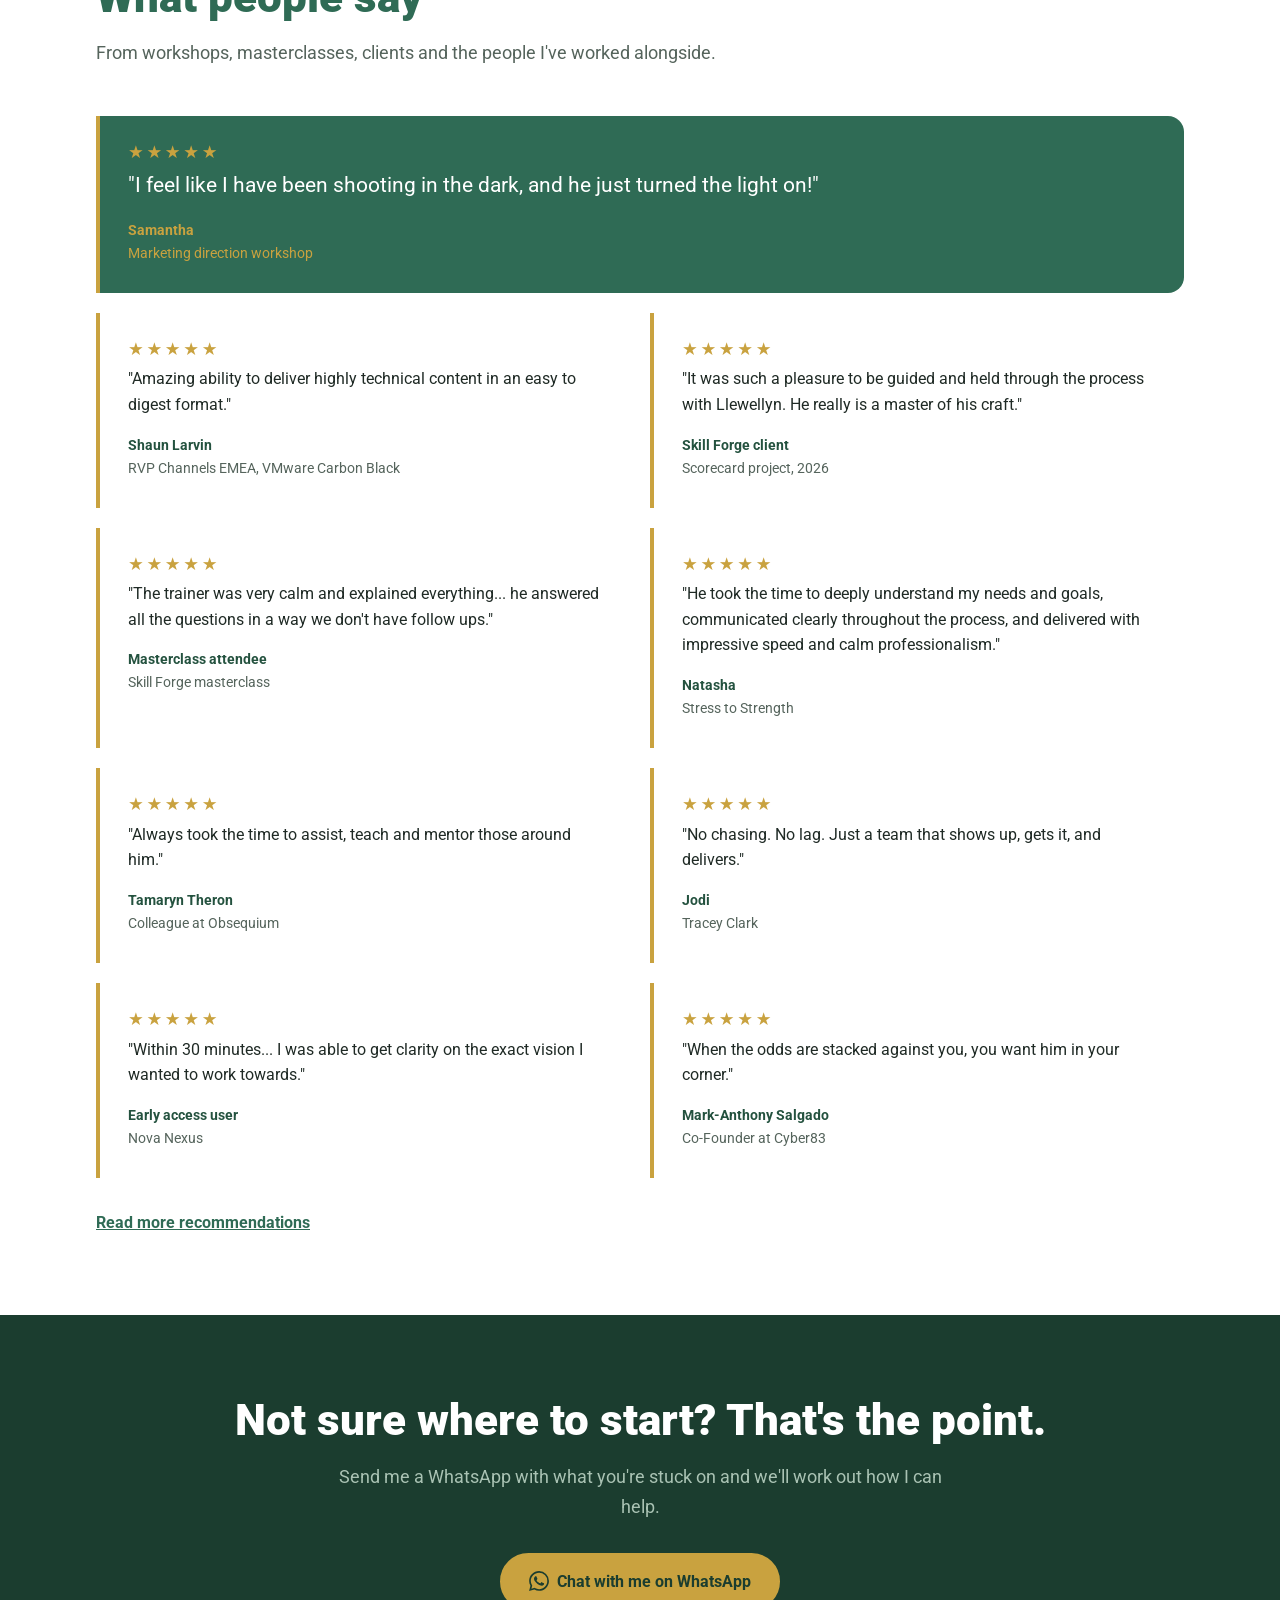
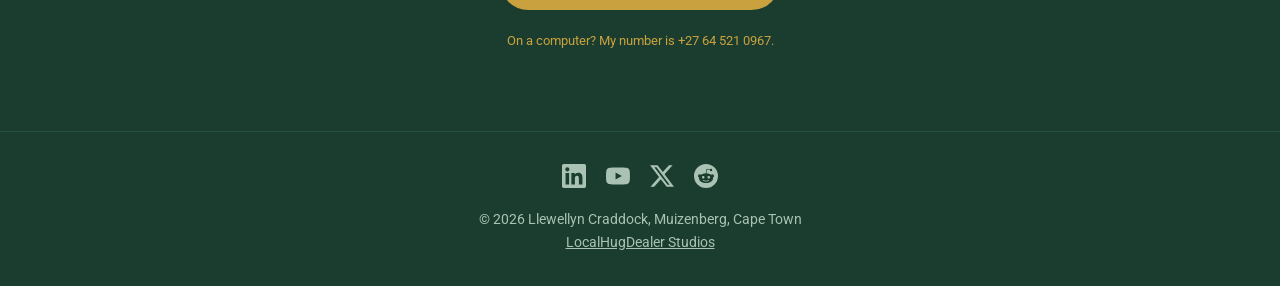
==== commit b06c63d3: "updates" ====
--- a/index.html
+++ b/index.html
@@ -3,7 +3,7 @@
 <head>
   <meta charset="utf-8">
   <meta name="viewport" content="width=device-width, initial-scale=1">
-  <meta name="description" content="Friendly one-on-one tech help from Llewellyn Craddock in Cape Town. AI tools, automations, 3D printing, Excel, Wi-Fi, backups and more. Free 30 minute first chat.">
+  <meta name="description" content="Friendly one-on-one tech help from Llewellyn Craddock in Cape Town. AI tools, automations, 3D printing, Excel, Wi-Fi, backups and more. Chat with me on WhatsApp.">
   <title>What Would Llew Do? | Friendly tech help in Cape Town</title>
   <link rel="canonical" href="https://whatwouldllewdo.com/">
   <meta property="og:type" content="website">
@@ -11,7 +11,7 @@
   <meta property="og:locale" content="en_ZA">
   <meta property="og:url" content="https://whatwouldllewdo.com/">
   <meta property="og:title" content="What Would Llew Do? | Friendly tech help in Cape Town">
-  <meta property="og:description" content="Friendly one-on-one tech help from Llewellyn Craddock. Free 30 minute first chat.">
+  <meta property="og:description" content="Friendly one-on-one tech help from Llewellyn Craddock. Chat with me on WhatsApp.">
   <meta property="og:image" content="https://whatwouldllewdo.com/assets/images/profile.jpg">
   <meta property="og:image:width" content="640">
   <meta property="og:image:height" content="640">
@@ -60,25 +60,6 @@
         },
         "areaServed": "Cape Town",
         "telephone": "+27645210967",
-        "priceRange": "Free first chat, then R300 per hour",
-        "makesOffer": [
-          {
-            "@type": "Offer",
-            "name": "Free 30 minute first chat",
-            "price": "0",
-            "priceCurrency": "ZAR"
-          },
-          {
-            "@type": "Offer",
-            "name": "One-on-one tech help session",
-            "priceSpecification": {
-              "@type": "UnitPriceSpecification",
-              "price": "300",
-              "priceCurrency": "ZAR",
-              "unitCode": "HUR"
-            }
-          }
-        ],
         "sameAs": ["https://www.linkedin.com/in/llewellyn-craddock-590366113/"]
       }
     ]
@@ -183,34 +164,6 @@
       color: var(--muted);
     }
 
-    .pricing {
-      display: grid;
-      grid-template-columns: repeat(2, 1fr);
-      gap: 1.25rem;
-      max-width: 44rem;
-    }
-
-    .price {
-      padding: 1.5rem;
-      border-radius: var(--radius);
-      background: var(--mist);
-    }
-
-    .price strong {
-      display: block;
-      font-size: 2rem;
-      font-weight: 900;
-      color: var(--green);
-    }
-
-    .price.featured {
-      background: var(--green);
-      color: var(--white);
-    }
-
-    .price.featured strong {
-      color: var(--gold);
-    }
 
     /* About */
     .about {
@@ -286,8 +239,7 @@
     @media (max-width: 800px) {
       .hero-inner,
       .about,
-      .steps,
-      .pricing {
+      .steps {
         grid-template-columns: 1fr;
       }
 
@@ -323,7 +275,7 @@
       <a href="#how">How it works</a>
       <a href="#about">About</a>
       <a class="nav-keep" href="cv.html">CV</a>
-      <a class="nav-keep" href="#book">Book a chat</a>
+      <a class="nav-keep" href="https://wa.me/27645210967?text=Hi%20Llew%2C%20I%20need%20a%20hand%20with%20something.">WhatsApp me</a>
     </nav>
 
     <div class="hero-inner">
@@ -331,7 +283,7 @@
         <h1>Tech support that speaks <em>your language</em>.</h1>
         <p>Friendly one-on-one help from Llewellyn Craddock, for anything from AI tools and automations to 3D printing, Excel, Wi-Fi or getting a PDF signed on your phone.</p>
         <div class="actions">
-          <a class="btn btn-gold" href="#book">Book a free 30 minute chat</a>
+          <a class="btn btn-gold btn-whatsapp" href="https://wa.me/27645210967?text=Hi%20Llew%2C%20I%20need%20a%20hand%20with%20something."><svg viewBox="0 0 24 24" aria-hidden="true" focusable="false"><path d="M17.472 14.382c-.297-.149-1.758-.867-2.03-.967-.273-.099-.471-.148-.67.15-.197.297-.767.966-.94 1.164-.173.199-.347.223-.644.075-.297-.15-1.255-.463-2.39-1.475-.883-.788-1.48-1.761-1.653-2.059-.173-.297-.018-.458.13-.606.134-.133.298-.347.446-.52.149-.174.198-.298.298-.497.099-.198.05-.371-.025-.52-.075-.149-.669-1.612-.916-2.207-.242-.579-.487-.5-.669-.51-.173-.008-.371-.01-.57-.01-.198 0-.52.074-.792.372-.272.297-1.04 1.016-1.04 2.479 0 1.462 1.065 2.875 1.213 3.074.149.198 2.096 3.2 5.077 4.487.709.306 1.262.489 1.694.625.712.227 1.36.195 1.871.118.571-.085 1.758-.719 2.006-1.413.248-.694.248-1.289.173-1.413-.074-.124-.272-.198-.57-.347m-5.421 7.403h-.004a9.87 9.87 0 0 1-5.031-1.378l-.361-.214-3.741.982.998-3.648-.235-.374a9.86 9.86 0 0 1-1.51-5.26c.001-5.45 4.436-9.884 9.888-9.884 2.64 0 5.122 1.03 6.988 2.898a9.825 9.825 0 0 1 2.893 6.994c-.003 5.45-4.437 9.884-9.885 9.884m8.413-18.297A11.815 11.815 0 0 0 12.05 0C5.495 0 .16 5.335.157 11.892c0 2.096.547 4.142 1.588 5.945L.057 24l6.305-1.654a11.882 11.882 0 0 0 5.683 1.448h.005c6.554 0 11.89-5.335 11.893-11.893a11.821 11.821 0 0 0-3.48-8.413Z"/></svg>Chat with me on WhatsApp</a>
           <a class="btn btn-ghost" href="#help">See what I help with</a>
         </div>
       </div>
@@ -391,31 +343,21 @@
 
     <section id="how">
       <h2>How it works</h2>
-      <p class="lead">Simple and low pressure. The first chat is free, so you only pay once we both know I can help.</p>
+      <p class="lead">Simple and low pressure. Here's how it goes.</p>
       <ol class="steps">
         <li>
-          <h3>Book a free chat</h3>
-          <p>Tell me what you're stuck on and we'll set up 30 minutes. No cost and no obligation.</p>
+          <h3>Send me a WhatsApp</h3>
+          <p>Tell me what you're stuck on in your own words. No jargon needed.</p>
         </li>
         <li>
           <h3>We make a plan</h3>
-          <p>I ask "why" until the real problem shows up, then we work out how many sessions it's likely to take. Sometimes the free chat is enough to sort it out.</p>
+          <p>I ask "why" until the real problem shows up, then we work out how many sessions it's likely to take. Sometimes one chat is enough to sort it out.</p>
         </li>
         <li>
           <h3>We work through it together</h3>
           <p>I explain as we go, so you walk away knowing how to do it yourself, not just with something that works.</p>
         </li>
       </ol>
-      <div class="pricing">
-        <div class="price">
-          <strong>Free</strong>
-          Your first 30 minute chat
-        </div>
-        <div class="price featured">
-          <strong>R300 / hour</strong>
-          For sessions after that
-        </div>
-      </div>
     </section>
 
     <div class="band">
@@ -491,9 +433,9 @@
     <div class="book">
       <section id="book">
         <h2>Not sure where to start? That's the point.</h2>
-        <p class="lead">Send me a WhatsApp with what you're stuck on and we'll set up a free 30 minute chat to work out how I can help.</p>
-        <!-- The single contact point for the whole page. Every "Book" button links to this section. The link opens a WhatsApp chat with an opening message already typed. -->
-        <a class="btn btn-gold btn-whatsapp" href="https://wa.me/27645210967?text=Hi%20Llew%2C%20I%27d%20like%20to%20book%20my%20free%2030%20minute%20chat."><svg viewBox="0 0 24 24" aria-hidden="true" focusable="false"><path d="M17.472 14.382c-.297-.149-1.758-.867-2.03-.967-.273-.099-.471-.148-.67.15-.197.297-.767.966-.94 1.164-.173.199-.347.223-.644.075-.297-.15-1.255-.463-2.39-1.475-.883-.788-1.48-1.761-1.653-2.059-.173-.297-.018-.458.13-.606.134-.133.298-.347.446-.52.149-.174.198-.298.298-.497.099-.198.05-.371-.025-.52-.075-.149-.669-1.612-.916-2.207-.242-.579-.487-.5-.669-.51-.173-.008-.371-.01-.57-.01-.198 0-.52.074-.792.372-.272.297-1.04 1.016-1.04 2.479 0 1.462 1.065 2.875 1.213 3.074.149.198 2.096 3.2 5.077 4.487.709.306 1.262.489 1.694.625.712.227 1.36.195 1.871.118.571-.085 1.758-.719 2.006-1.413.248-.694.248-1.289.173-1.413-.074-.124-.272-.198-.57-.347m-5.421 7.403h-.004a9.87 9.87 0 0 1-5.031-1.378l-.361-.214-3.741.982.998-3.648-.235-.374a9.86 9.86 0 0 1-1.51-5.26c.001-5.45 4.436-9.884 9.888-9.884 2.64 0 5.122 1.03 6.988 2.898a9.825 9.825 0 0 1 2.893 6.994c-.003 5.45-4.437 9.884-9.885 9.884m8.413-18.297A11.815 11.815 0 0 0 12.05 0C5.495 0 .16 5.335.157 11.892c0 2.096.547 4.142 1.588 5.945L.057 24l6.305-1.654a11.882 11.882 0 0 0 5.683 1.448h.005c6.554 0 11.89-5.335 11.893-11.893a11.821 11.821 0 0 0-3.48-8.413Z"/></svg>Chat to me on WhatsApp</a>
+        <p class="lead">Send me a WhatsApp with what you're stuck on and we'll work out how I can help.</p>
+        <!-- Every WhatsApp link on the site uses the same address and opening message, so a change here goes in the hero, the nav and the CV page nav too. -->
+        <a class="btn btn-gold btn-whatsapp" href="https://wa.me/27645210967?text=Hi%20Llew%2C%20I%20need%20a%20hand%20with%20something."><svg viewBox="0 0 24 24" aria-hidden="true" focusable="false"><path d="M17.472 14.382c-.297-.149-1.758-.867-2.03-.967-.273-.099-.471-.148-.67.15-.197.297-.767.966-.94 1.164-.173.199-.347.223-.644.075-.297-.15-1.255-.463-2.39-1.475-.883-.788-1.48-1.761-1.653-2.059-.173-.297-.018-.458.13-.606.134-.133.298-.347.446-.52.149-.174.198-.298.298-.497.099-.198.05-.371-.025-.52-.075-.149-.669-1.612-.916-2.207-.242-.579-.487-.5-.669-.51-.173-.008-.371-.01-.57-.01-.198 0-.52.074-.792.372-.272.297-1.04 1.016-1.04 2.479 0 1.462 1.065 2.875 1.213 3.074.149.198 2.096 3.2 5.077 4.487.709.306 1.262.489 1.694.625.712.227 1.36.195 1.871.118.571-.085 1.758-.719 2.006-1.413.248-.694.248-1.289.173-1.413-.074-.124-.272-.198-.57-.347m-5.421 7.403h-.004a9.87 9.87 0 0 1-5.031-1.378l-.361-.214-3.741.982.998-3.648-.235-.374a9.86 9.86 0 0 1-1.51-5.26c.001-5.45 4.436-9.884 9.888-9.884 2.64 0 5.122 1.03 6.988 2.898a9.825 9.825 0 0 1 2.893 6.994c-.003 5.45-4.437 9.884-9.885 9.884m8.413-18.297A11.815 11.815 0 0 0 12.05 0C5.495 0 .16 5.335.157 11.892c0 2.096.547 4.142 1.588 5.945L.057 24l6.305-1.654a11.882 11.882 0 0 0 5.683 1.448h.005c6.554 0 11.89-5.335 11.893-11.893a11.821 11.821 0 0 0-3.48-8.413Z"/></svg>Chat with me on WhatsApp</a>
         <small>On a computer? My number is +27 64 521 0967.</small>
       </section>
     </div>
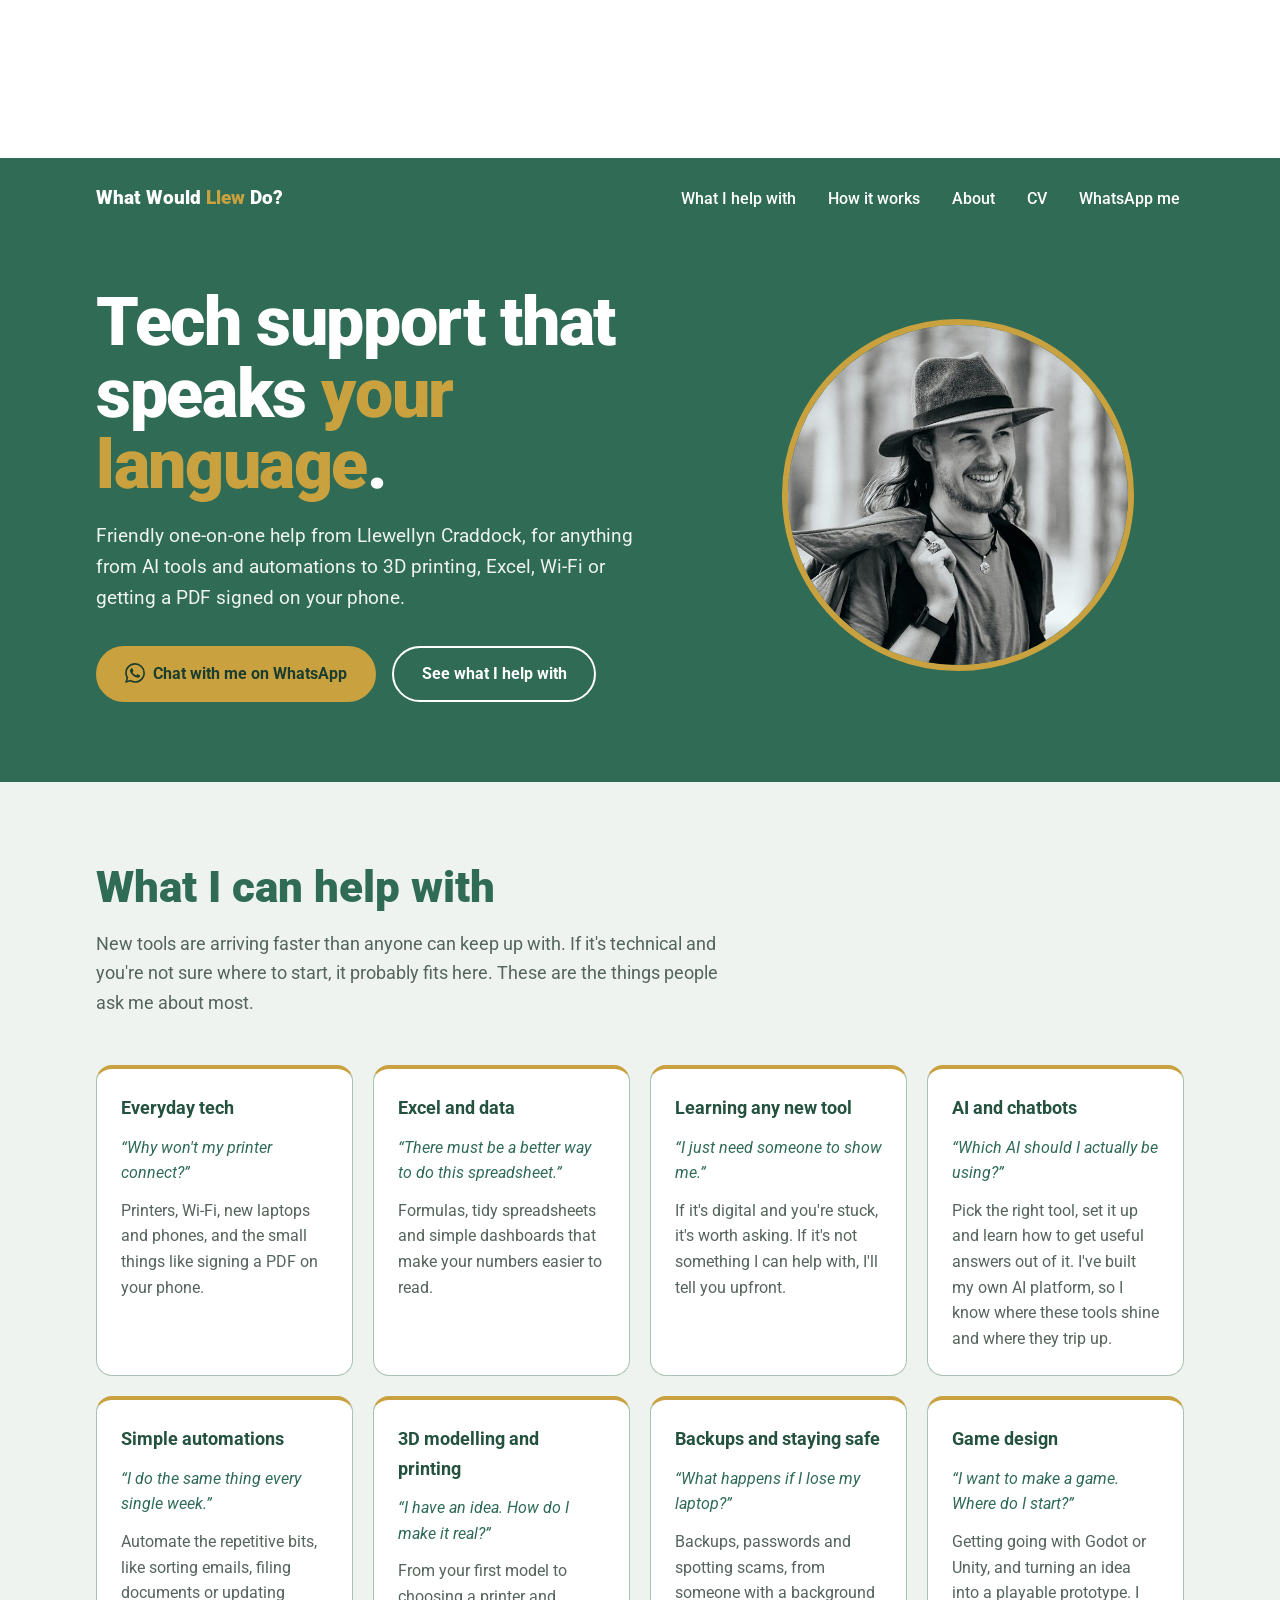
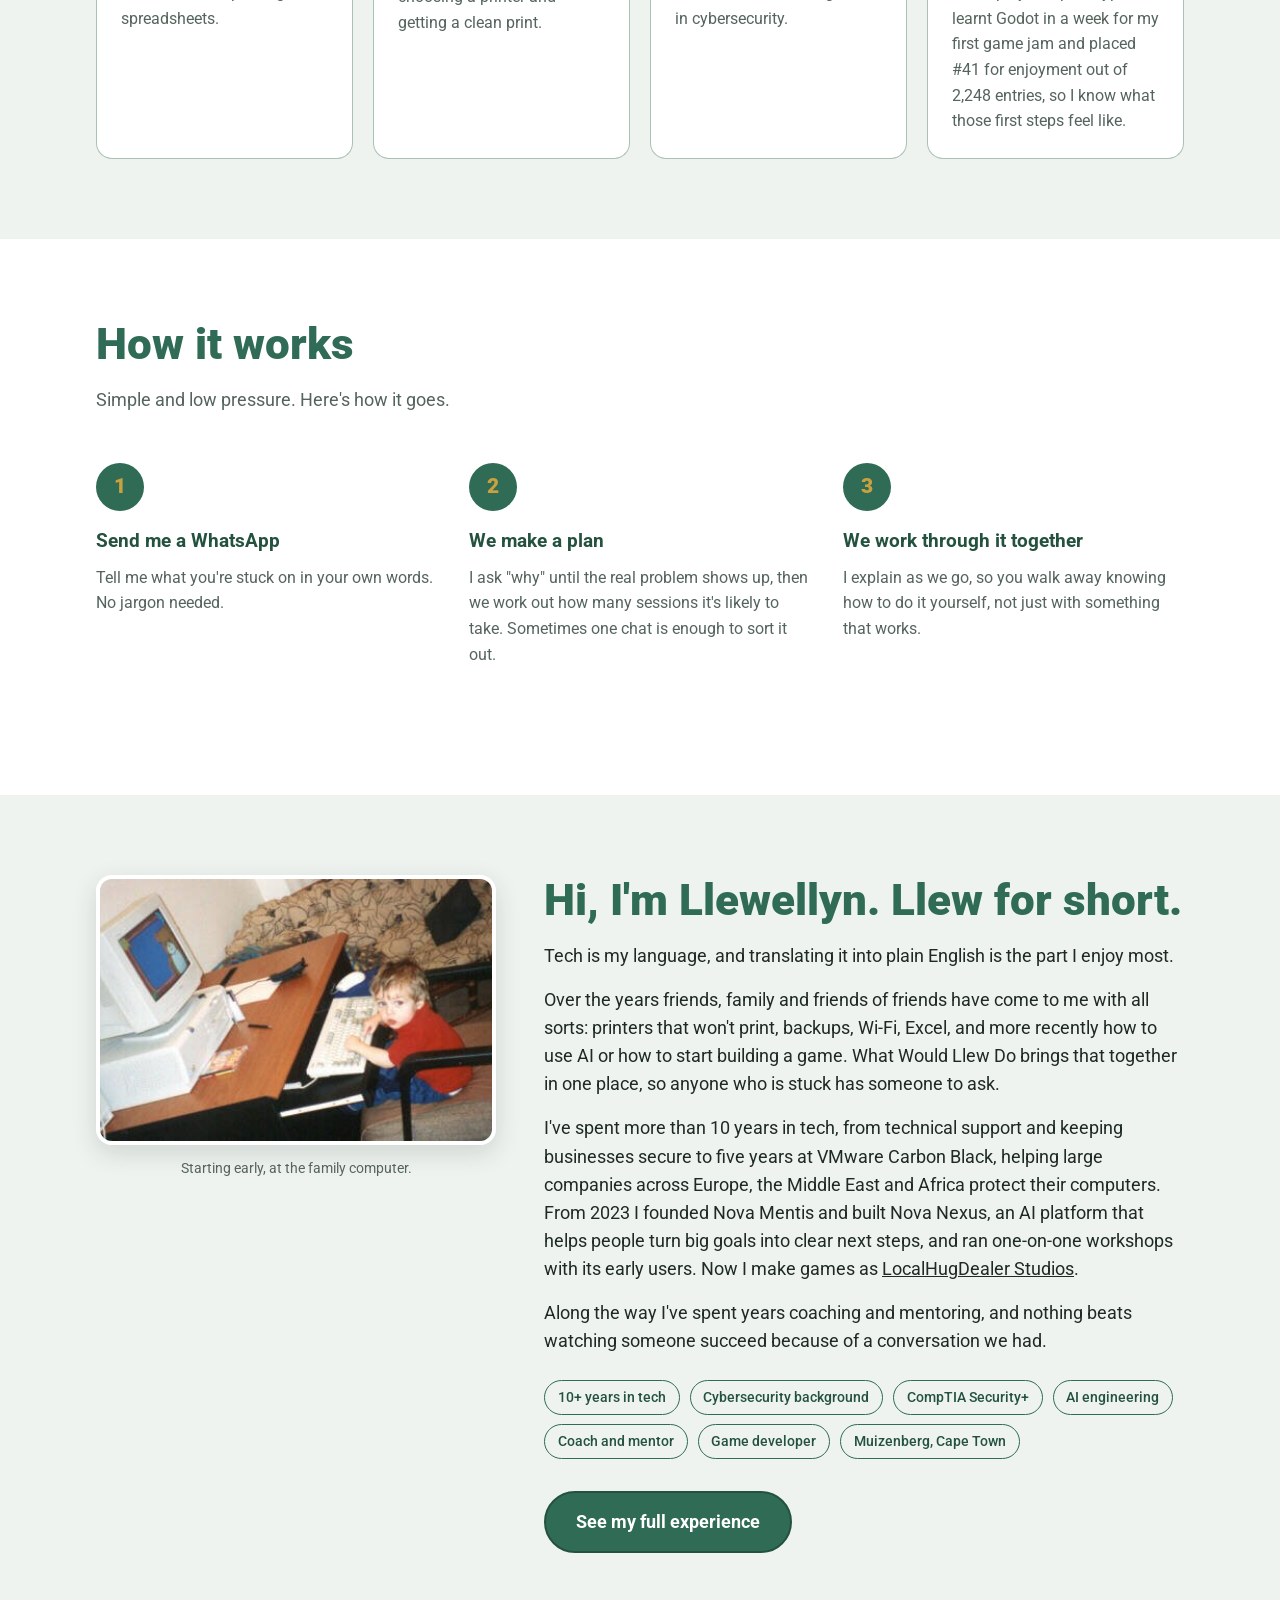
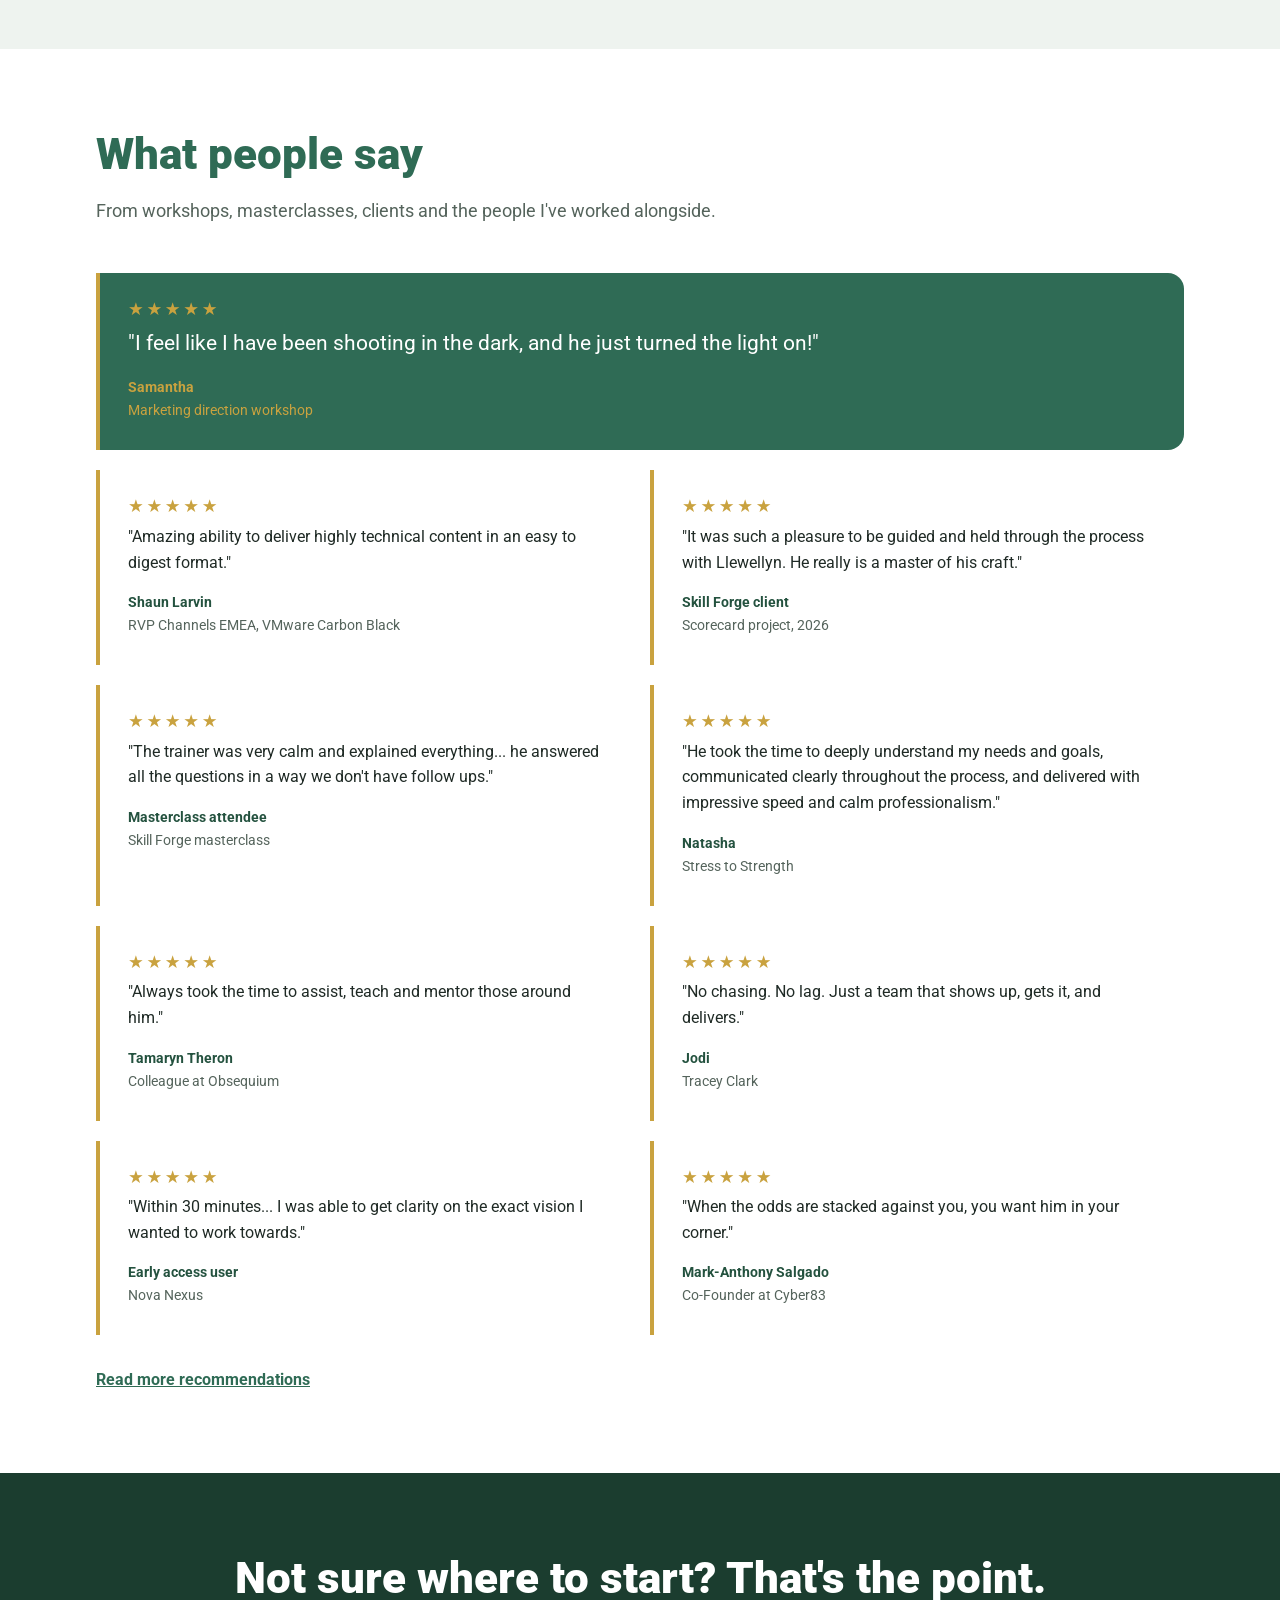
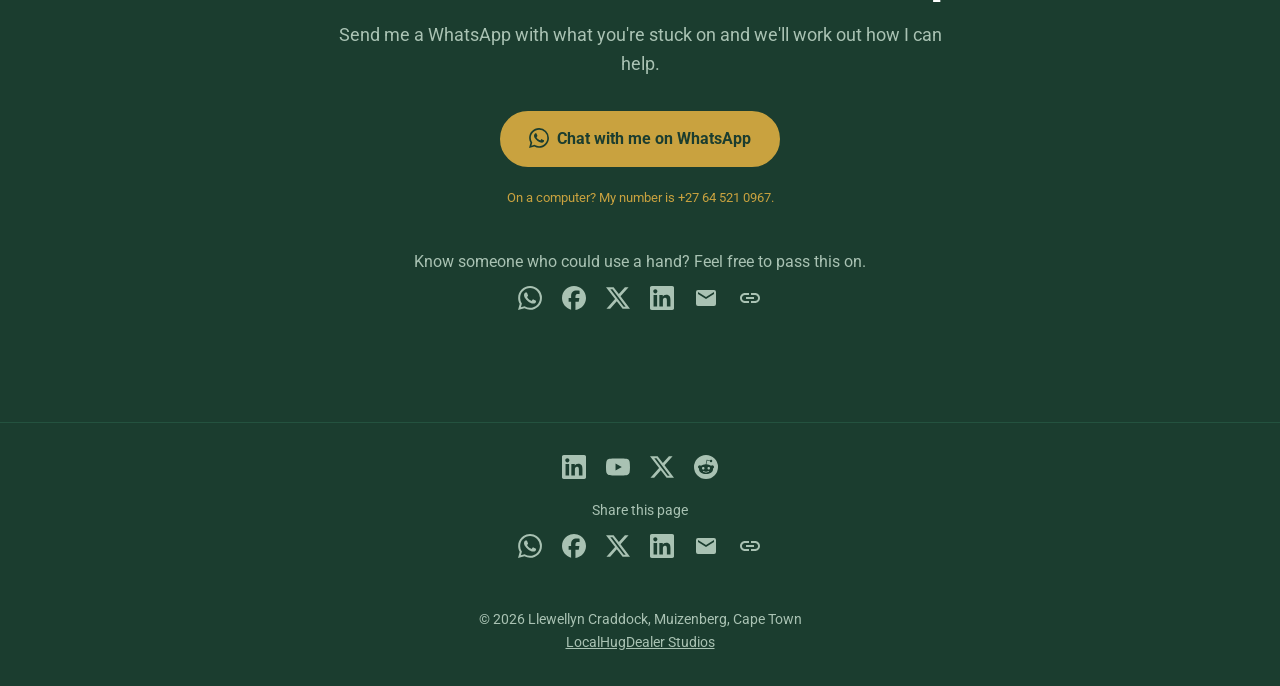
==== commit 2a76756b: "social shares" ====
--- a/index.html
+++ b/index.html
@@ -10,13 +10,14 @@
   <meta property="og:site_name" content="What Would Llew Do?">
   <meta property="og:locale" content="en_ZA">
   <meta property="og:url" content="https://whatwouldllewdo.com/">
-  <meta property="og:title" content="What Would Llew Do? | Friendly tech help in Cape Town">
-  <meta property="og:description" content="Friendly one-on-one tech help from Llewellyn Craddock. Chat with me on WhatsApp.">
-  <meta property="og:image" content="https://whatwouldllewdo.com/assets/images/profile.jpg">
-  <meta property="og:image:width" content="640">
-  <meta property="og:image:height" content="640">
-  <meta property="og:image:alt" content="Llewellyn Craddock smiling, wearing a hat">
-  <meta name="twitter:card" content="summary">
+  <meta property="og:title" content="What Would Llew Do? | Tech support that speaks your language">
+  <meta property="og:description" content="Friendly one-on-one help with everyday tech, Excel, AI and more, from Llewellyn Craddock in Cape Town. Just message me on WhatsApp.">
+  <meta property="og:image" content="https://whatwouldllewdo.com/assets/images/link-preview.jpg">
+  <meta property="og:image:type" content="image/jpeg">
+  <meta property="og:image:width" content="1200">
+  <meta property="og:image:height" content="630">
+  <meta property="og:image:alt" content="What Would Llew Do? Tech support that speaks your language. Friendly one-on-one help with everyday tech, Excel, AI and more. Just message me on WhatsApp. whatwouldllewdo.com">
+  <meta name="twitter:card" content="summary_large_image">
   <script type="application/ld+json">
   {
     "@context": "https://schema.org",
@@ -236,6 +237,10 @@
       color: var(--gold);
     }
 
+    .book .share {
+      margin: 2.5rem 0 0;
+    }
+
     @media (max-width: 800px) {
       .hero-inner,
       .about,
@@ -265,8 +270,19 @@
       }
     }
   </style>
+  <script src="assets/js/share.js" defer></script>
 </head>
 <body>
+  <!-- Share icons, drawn once and reused by every share row through <use>. Brand icons are from Simple Icons, the envelope, share and link icons from Material Icons. -->
+  <svg hidden>
+    <symbol id="icon-whatsapp" viewBox="0 0 24 24"><path d="M17.472 14.382c-.297-.149-1.758-.867-2.03-.967-.273-.099-.471-.148-.67.15-.197.297-.767.966-.94 1.164-.173.199-.347.223-.644.075-.297-.15-1.255-.463-2.39-1.475-.883-.788-1.48-1.761-1.653-2.059-.173-.297-.018-.458.13-.606.134-.133.298-.347.446-.52.149-.174.198-.298.298-.497.099-.198.05-.371-.025-.52-.075-.149-.669-1.612-.916-2.207-.242-.579-.487-.5-.669-.51-.173-.008-.371-.01-.57-.01-.198 0-.52.074-.792.372-.272.297-1.04 1.016-1.04 2.479 0 1.462 1.065 2.875 1.213 3.074.149.198 2.096 3.2 5.077 4.487.709.306 1.262.489 1.694.625.712.227 1.36.195 1.871.118.571-.085 1.758-.719 2.006-1.413.248-.694.248-1.289.173-1.413-.074-.124-.272-.198-.57-.347m-5.421 7.403h-.004a9.87 9.87 0 0 1-5.031-1.378l-.361-.214-3.741.982.998-3.648-.235-.374a9.86 9.86 0 0 1-1.51-5.26c.001-5.45 4.436-9.884 9.888-9.884 2.64 0 5.122 1.03 6.988 2.898a9.825 9.825 0 0 1 2.893 6.994c-.003 5.45-4.437 9.884-9.885 9.884m8.413-18.297A11.815 11.815 0 0 0 12.05 0C5.495 0 .16 5.335.157 11.892c0 2.096.547 4.142 1.588 5.945L.057 24l6.305-1.654a11.882 11.882 0 0 0 5.683 1.448h.005c6.554 0 11.89-5.335 11.893-11.893a11.821 11.821 0 0 0-3.48-8.413Z"/></symbol>
+    <symbol id="icon-facebook" viewBox="0 0 24 24"><path d="M9.101 23.691v-7.98H6.627v-3.667h2.474v-1.58c0-4.085 1.848-5.978 5.858-5.978.401 0 .955.042 1.468.103a8.68 8.68 0 0 1 1.141.195v3.325a8.623 8.623 0 0 0-.653-.036 26.805 26.805 0 0 0-.733-.009c-.707 0-1.259.096-1.675.309a1.686 1.686 0 0 0-.679.622c-.258.42-.374.995-.374 1.752v1.297h3.919l-.386 2.103-.287 1.564h-3.246v8.245C19.396 23.238 24 18.179 24 12.044c0-6.627-5.373-12-12-12s-12 5.373-12 12c0 5.628 3.874 10.35 9.101 11.647Z"/></symbol>
+    <symbol id="icon-x" viewBox="0 0 24 24"><path d="M18.901 1.153h3.68l-8.04 9.19L24 22.846h-7.406l-5.8-7.584-6.638 7.584H.474l8.6-9.83L0 1.154h7.594l5.243 6.932ZM17.61 20.644h2.039L6.486 3.24H4.298Z"/></symbol>
+    <symbol id="icon-linkedin" viewBox="0 0 24 24"><path d="M20.447 20.452h-3.554v-5.569c0-1.328-.027-3.037-1.852-3.037-1.853 0-2.136 1.445-2.136 2.939v5.667H9.351V9h3.414v1.561h.046c.477-.9 1.637-1.85 3.37-1.85 3.601 0 4.267 2.37 4.267 5.455v6.286zM5.337 7.433c-1.144 0-2.063-.926-2.063-2.065 0-1.138.92-2.063 2.063-2.063 1.14 0 2.064.925 2.064 2.063 0 1.139-.925 2.065-2.064 2.065zm1.782 13.019H3.555V9h3.564v11.452zM22.225 0H1.771C.792 0 0 .774 0 1.729v20.542C0 23.227.792 24 1.771 24h20.451C23.2 24 24 23.227 24 22.271V1.729C24 .774 23.2 0 22.222 0h.003z"/></symbol>
+    <symbol id="icon-mail" viewBox="0 0 24 24"><path d="M20 4H4a2 2 0 0 0-2 2v12a2 2 0 0 0 2 2h16a2 2 0 0 0 2-2V6a2 2 0 0 0-2-2zm0 4-8 5-8-5V6l8 5 8-5z"/></symbol>
+    <symbol id="icon-share" viewBox="0 0 24 24"><path d="M18 16.08c-.76 0-1.44.3-1.96.77L8.91 12.7c.05-.23.09-.46.09-.7s-.04-.47-.09-.7l7.05-4.11c.54.5 1.25.81 2.04.81 1.66 0 3-1.34 3-3s-1.34-3-3-3-3 1.34-3 3c0 .24.04.47.09.7L8.04 9.81C7.5 9.31 6.79 9 6 9c-1.66 0-3 1.34-3 3s1.34 3 3 3c.79 0 1.5-.31 2.04-.81l7.12 4.16c-.05.21-.08.43-.08.65 0 1.61 1.31 2.92 2.92 2.92s2.92-1.31 2.92-2.92-1.31-2.92-2.92-2.92z"/></symbol>
+    <symbol id="icon-link" viewBox="0 0 24 24"><path d="M3.9 12c0-1.71 1.39-3.1 3.1-3.1h4V7H7c-2.76 0-5 2.24-5 5s2.24 5 5 5h4v-1.9H7c-1.71 0-3.1-1.39-3.1-3.1zM8 13h8v-2H8v2zm9-6h-4v1.9h4c1.71 0 3.1 1.39 3.1 3.1s-1.39 3.1-3.1 3.1h-4V17h4c2.76 0 5-2.24 5-5s-2.24-5-5-5z"/></symbol>
+  </svg>
   <a class="skip-link" href="#main">Skip to content</a>
   <header class="hero">
     <nav aria-label="Main">
@@ -437,6 +453,20 @@
         <!-- Every WhatsApp link on the site uses the same address and opening message, so a change here goes in the hero, the nav and the CV page nav too. -->
         <a class="btn btn-gold btn-whatsapp" href="https://wa.me/27645210967?text=Hi%20Llew%2C%20I%20need%20a%20hand%20with%20something."><svg viewBox="0 0 24 24" aria-hidden="true" focusable="false"><path d="M17.472 14.382c-.297-.149-1.758-.867-2.03-.967-.273-.099-.471-.148-.67.15-.197.297-.767.966-.94 1.164-.173.199-.347.223-.644.075-.297-.15-1.255-.463-2.39-1.475-.883-.788-1.48-1.761-1.653-2.059-.173-.297-.018-.458.13-.606.134-.133.298-.347.446-.52.149-.174.198-.298.298-.497.099-.198.05-.371-.025-.52-.075-.149-.669-1.612-.916-2.207-.242-.579-.487-.5-.669-.51-.173-.008-.371-.01-.57-.01-.198 0-.52.074-.792.372-.272.297-1.04 1.016-1.04 2.479 0 1.462 1.065 2.875 1.213 3.074.149.198 2.096 3.2 5.077 4.487.709.306 1.262.489 1.694.625.712.227 1.36.195 1.871.118.571-.085 1.758-.719 2.006-1.413.248-.694.248-1.289.173-1.413-.074-.124-.272-.198-.57-.347m-5.421 7.403h-.004a9.87 9.87 0 0 1-5.031-1.378l-.361-.214-3.741.982.998-3.648-.235-.374a9.86 9.86 0 0 1-1.51-5.26c.001-5.45 4.436-9.884 9.888-9.884 2.64 0 5.122 1.03 6.988 2.898a9.825 9.825 0 0 1 2.893 6.994c-.003 5.45-4.437 9.884-9.885 9.884m8.413-18.297A11.815 11.815 0 0 0 12.05 0C5.495 0 .16 5.335.157 11.892c0 2.096.547 4.142 1.588 5.945L.057 24l6.305-1.654a11.882 11.882 0 0 0 5.683 1.448h.005c6.554 0 11.89-5.335 11.893-11.893a11.821 11.821 0 0 0-3.48-8.413Z"/></svg>Chat with me on WhatsApp</a>
         <small>On a computer? My number is +27 64 521 0967.</small>
+        <!-- Every share row on the site has the same buttons, so a change here goes in the other rows on both pages too. -->
+        <div class="share">
+          <p>Know someone who could use a hand? Feel free to pass this on.</p>
+          <ul class="socials" aria-label="Share this page">
+            <li><a href="https://wa.me/?text=What%20Would%20Llew%20Do%3F%20Tech%20support%20that%20speaks%20your%20language%20https%3A%2F%2Fwhatwouldllewdo.com%2F" target="_blank" rel="noopener" aria-label="Share on WhatsApp"><svg aria-hidden="true" focusable="false"><use href="#icon-whatsapp"/></svg></a></li>
+            <li><a href="https://www.facebook.com/sharer/sharer.php?u=https%3A%2F%2Fwhatwouldllewdo.com%2F" target="_blank" rel="noopener" aria-label="Share on Facebook"><svg aria-hidden="true" focusable="false"><use href="#icon-facebook"/></svg></a></li>
+            <li><a href="https://x.com/intent/post?url=https%3A%2F%2Fwhatwouldllewdo.com%2F&amp;text=What%20Would%20Llew%20Do%3F%20Tech%20support%20that%20speaks%20your%20language" target="_blank" rel="noopener" aria-label="Share on X"><svg aria-hidden="true" focusable="false"><use href="#icon-x"/></svg></a></li>
+            <li><a href="https://www.linkedin.com/sharing/share-offsite/?url=https%3A%2F%2Fwhatwouldllewdo.com%2F" target="_blank" rel="noopener" aria-label="Share on LinkedIn"><svg aria-hidden="true" focusable="false"><use href="#icon-linkedin"/></svg></a></li>
+            <li><a href="mailto:?subject=What%20Would%20Llew%20Do%3F%20Tech%20support%20that%20speaks%20your%20language&amp;body=What%20Would%20Llew%20Do%3F%20Tech%20support%20that%20speaks%20your%20language%0A%0Ahttps%3A%2F%2Fwhatwouldllewdo.com%2F" aria-label="Share by email"><svg aria-hidden="true" focusable="false"><use href="#icon-mail"/></svg></a></li>
+            <li hidden><button type="button" data-share="native" aria-label="Share to Instagram or another app"><svg aria-hidden="true" focusable="false"><use href="#icon-share"/></svg></button></li>
+            <li hidden><button type="button" data-share="copy" aria-label="Copy the link"><svg aria-hidden="true" focusable="false"><use href="#icon-link"/></svg></button></li>
+          </ul>
+          <p class="share-status" role="status"></p>
+        </div>
       </section>
     </div>
   </main>
@@ -448,6 +478,19 @@
       <li><a href="https://x.com/LocalHugDealer7" aria-label="X"><svg viewBox="0 0 24 24" aria-hidden="true" focusable="false"><path d="M18.901 1.153h3.68l-8.04 9.19L24 22.846h-7.406l-5.8-7.584-6.638 7.584H.474l8.6-9.83L0 1.154h7.594l5.243 6.932ZM17.61 20.644h2.039L6.486 3.24H4.298Z"/></svg></a></li>
       <li><a href="https://www.reddit.com/user/Marblagin/" aria-label="Reddit"><svg viewBox="0 0 24 24" aria-hidden="true" focusable="false"><path d="M12 0A12 12 0 0 0 0 12a12 12 0 0 0 12 12 12 12 0 0 0 12-12A12 12 0 0 0 12 0zm5.01 4.744c.688 0 1.25.561 1.25 1.249a1.25 1.25 0 0 1-2.498.056l-2.597-.547-.8 3.747c1.824.07 3.48.632 4.674 1.488.308-.309.73-.491 1.207-.491.968 0 1.754.786 1.754 1.754 0 .716-.435 1.333-1.01 1.614a3.111 3.111 0 0 1 .042.52c0 2.694-3.13 4.87-7.004 4.87-3.874 0-7.004-2.176-7.004-4.87 0-.183.015-.366.043-.534A1.748 1.748 0 0 1 4.028 12c0-.968.786-1.754 1.754-1.754.463 0 .898.196 1.207.49 1.207-.883 2.878-1.43 4.744-1.487l.885-4.182a.342.342 0 0 1 .14-.197.35.35 0 0 1 .238-.042l2.906.617a1.214 1.214 0 0 1 1.108-.701zM9.25 12C8.561 12 8 12.562 8 13.25c0 .687.561 1.248 1.25 1.248.687 0 1.248-.561 1.248-1.249 0-.688-.561-1.249-1.249-1.249zm5.5 0c-.687 0-1.248.561-1.248 1.25 0 .687.561 1.248 1.249 1.248.688 0 1.249-.561 1.249-1.249 0-.687-.562-1.249-1.25-1.249zm-5.466 3.99a.327.327 0 0 0-.231.094.33.33 0 0 0 0 .463c.842.842 2.484.913 2.961.913.477 0 2.105-.056 2.961-.913a.361.361 0 0 0 .029-.463.33.33 0 0 0-.464 0c-.547.533-1.684.73-2.512.73-.828 0-1.979-.196-2.512-.73a.326.326 0 0 0-.232-.095z"/></svg></a></li>
     </ul>
+    <div class="share">
+      <p>Share this page</p>
+      <ul class="socials" aria-label="Share this page">
+        <li><a href="https://wa.me/?text=What%20Would%20Llew%20Do%3F%20Tech%20support%20that%20speaks%20your%20language%20https%3A%2F%2Fwhatwouldllewdo.com%2F" target="_blank" rel="noopener" aria-label="Share on WhatsApp"><svg aria-hidden="true" focusable="false"><use href="#icon-whatsapp"/></svg></a></li>
+        <li><a href="https://www.facebook.com/sharer/sharer.php?u=https%3A%2F%2Fwhatwouldllewdo.com%2F" target="_blank" rel="noopener" aria-label="Share on Facebook"><svg aria-hidden="true" focusable="false"><use href="#icon-facebook"/></svg></a></li>
+        <li><a href="https://x.com/intent/post?url=https%3A%2F%2Fwhatwouldllewdo.com%2F&amp;text=What%20Would%20Llew%20Do%3F%20Tech%20support%20that%20speaks%20your%20language" target="_blank" rel="noopener" aria-label="Share on X"><svg aria-hidden="true" focusable="false"><use href="#icon-x"/></svg></a></li>
+        <li><a href="https://www.linkedin.com/sharing/share-offsite/?url=https%3A%2F%2Fwhatwouldllewdo.com%2F" target="_blank" rel="noopener" aria-label="Share on LinkedIn"><svg aria-hidden="true" focusable="false"><use href="#icon-linkedin"/></svg></a></li>
+        <li><a href="mailto:?subject=What%20Would%20Llew%20Do%3F%20Tech%20support%20that%20speaks%20your%20language&amp;body=What%20Would%20Llew%20Do%3F%20Tech%20support%20that%20speaks%20your%20language%0A%0Ahttps%3A%2F%2Fwhatwouldllewdo.com%2F" aria-label="Share by email"><svg aria-hidden="true" focusable="false"><use href="#icon-mail"/></svg></a></li>
+        <li hidden><button type="button" data-share="native" aria-label="Share to Instagram or another app"><svg aria-hidden="true" focusable="false"><use href="#icon-share"/></svg></button></li>
+        <li hidden><button type="button" data-share="copy" aria-label="Copy the link"><svg aria-hidden="true" focusable="false"><use href="#icon-link"/></svg></button></li>
+      </ul>
+      <p class="share-status" role="status"></p>
+    </div>
     &copy; 2026 Llewellyn Craddock, Muizenberg, Cape Town
     <br>
     <a href="https://www.localhugdealer.com/">LocalHugDealer Studios</a>
--- a/assets/css/base.css
+++ b/assets/css/base.css
@@ -309,13 +309,41 @@
   list-style: none;
 }
 
-.site-footer .socials a {
-  display: block;
-  margin: 0;
+.socials a,
+.socials button {
+  display: block;
+  margin: 0;
+  padding: 0;
+  border: 0;
+  background: none;
+  color: inherit;
+  cursor: pointer;
   transition: color 0.15s;
 }
 
-.socials a:hover {
+.socials a:hover,
+.socials button:hover {
+  color: var(--gold);
+}
+
+/* Share row: an icon list (reusing .socials) of links to each app's share page, plus the
+   Share and Copy link buttons, which assets/js/share.js reveals when the browser supports them. */
+.share {
+  margin: 0 0 1.25rem;
+  color: var(--sage);
+}
+
+.share p {
+  margin: 0 0 0.75rem;
+}
+
+.share .socials {
+  margin: 0;
+}
+
+.share .share-status {
+  min-height: 1.5em;
+  margin: 0.5rem 0 0;
   color: var(--gold);
 }
 
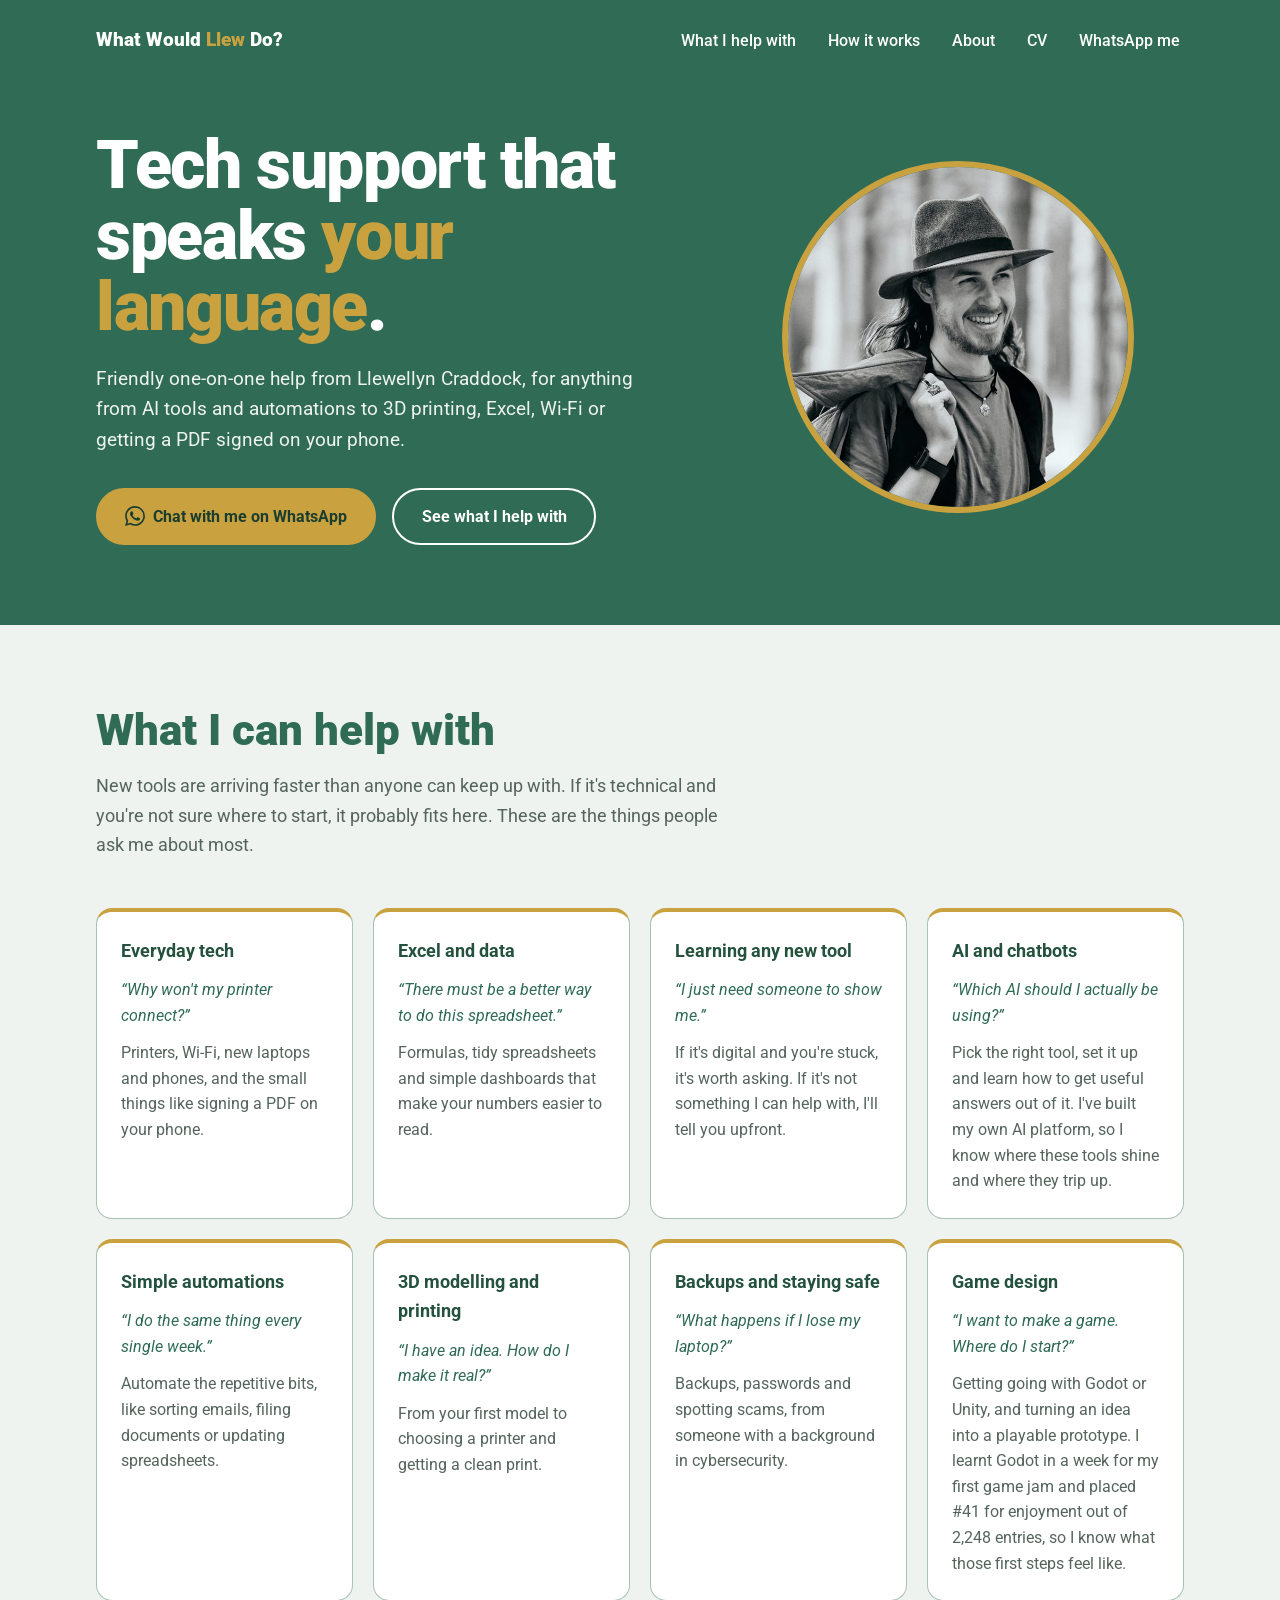
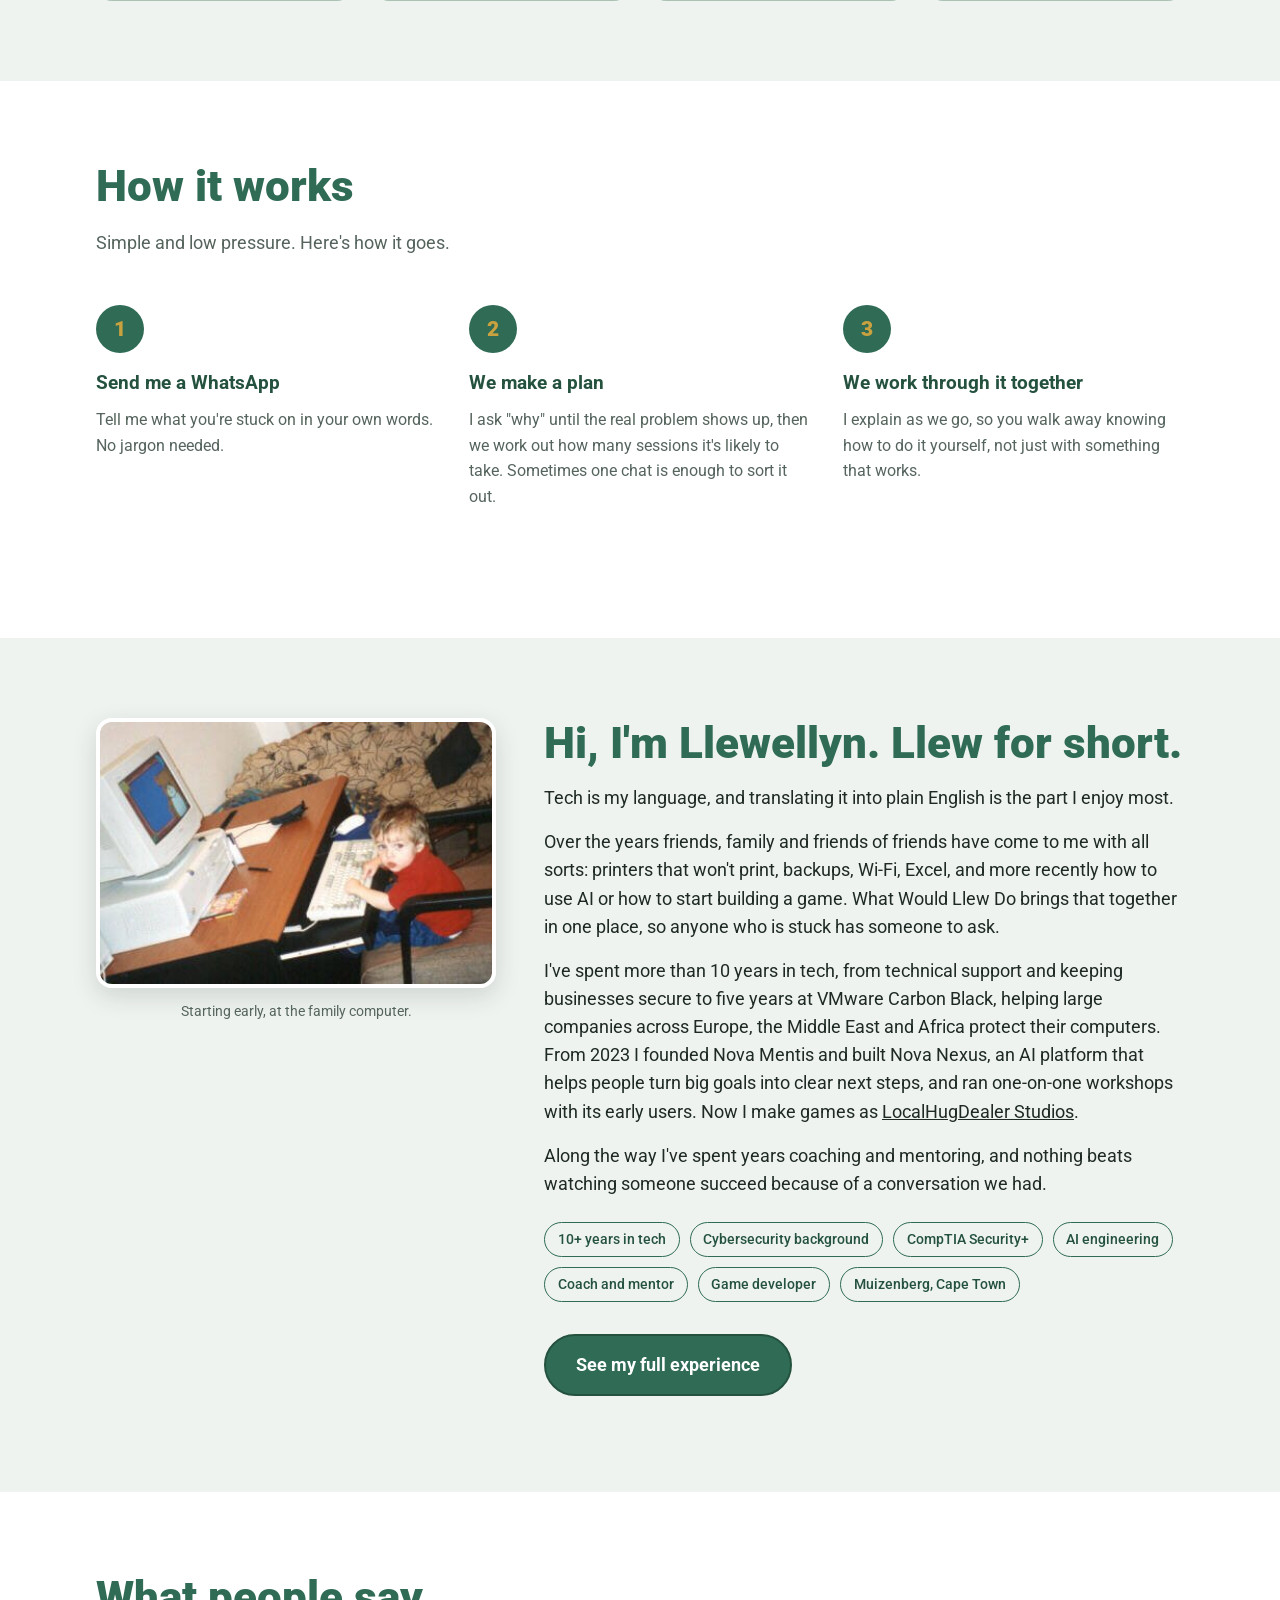
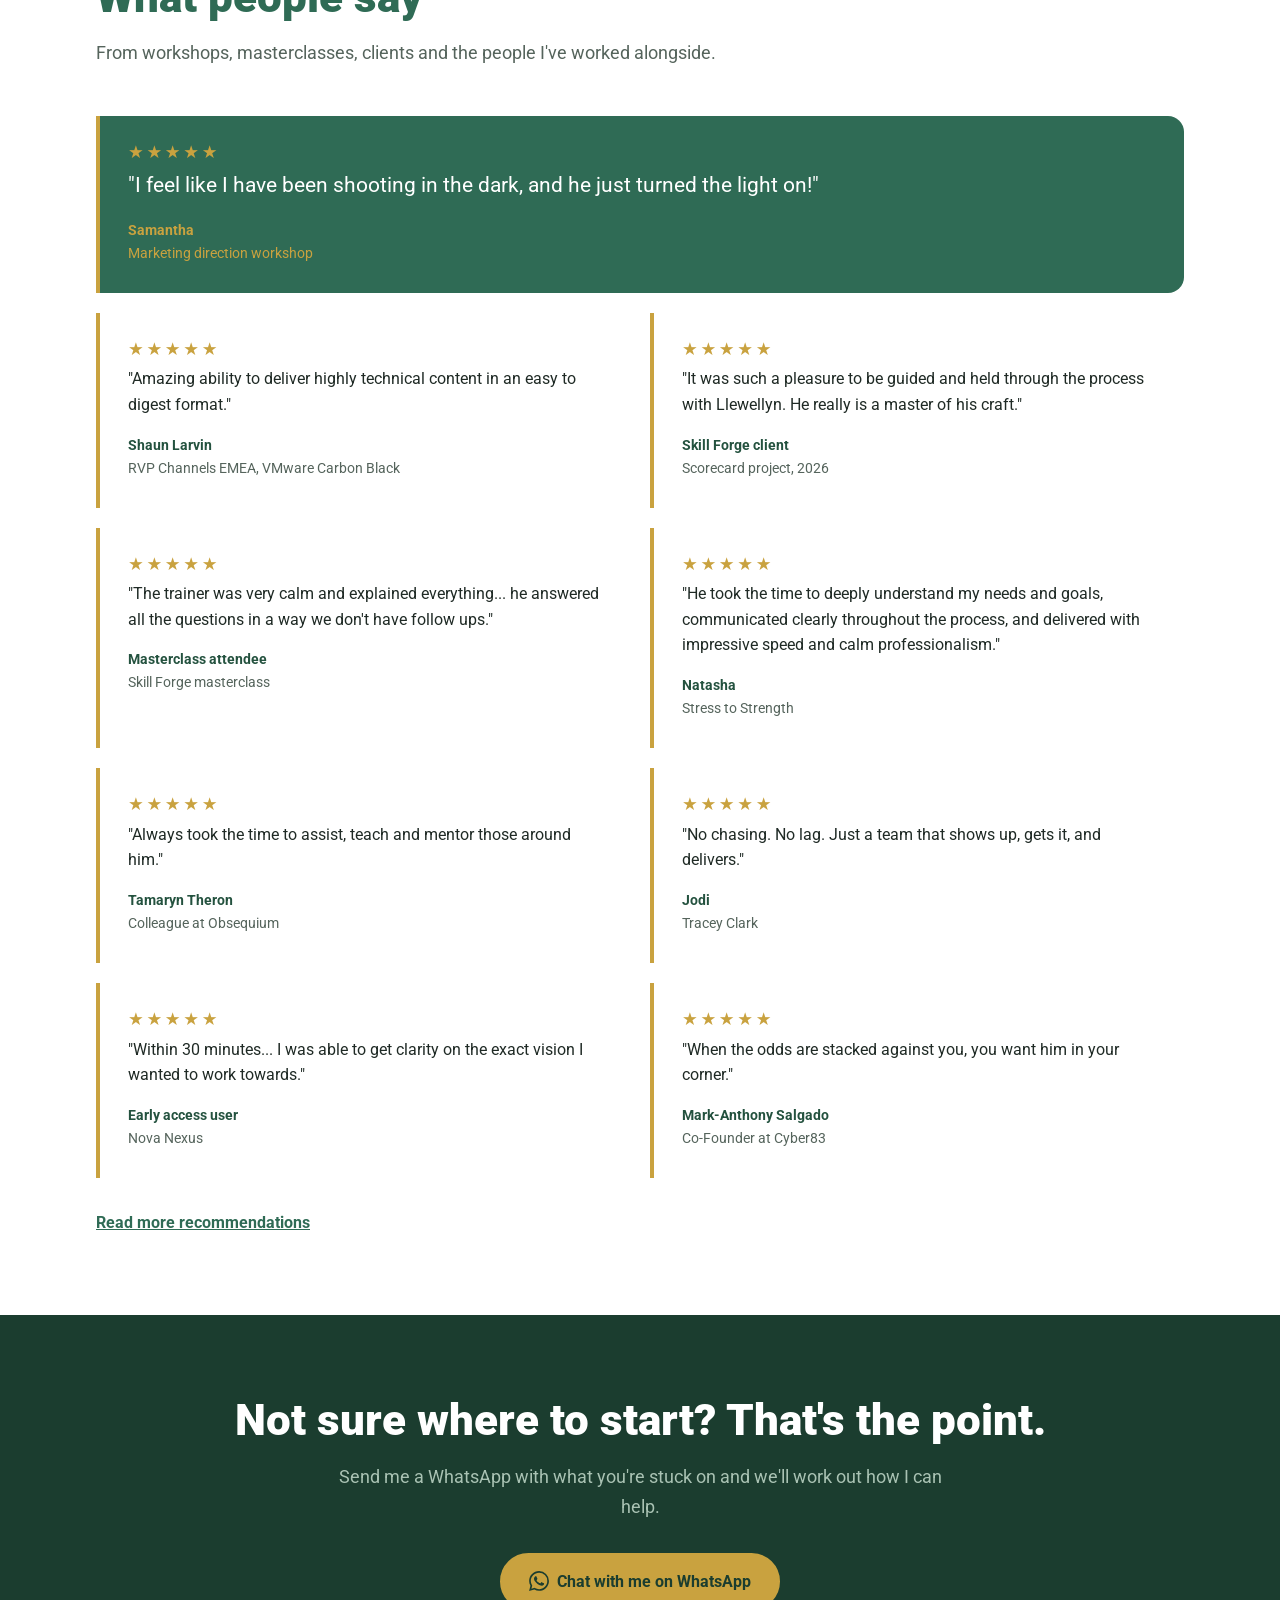
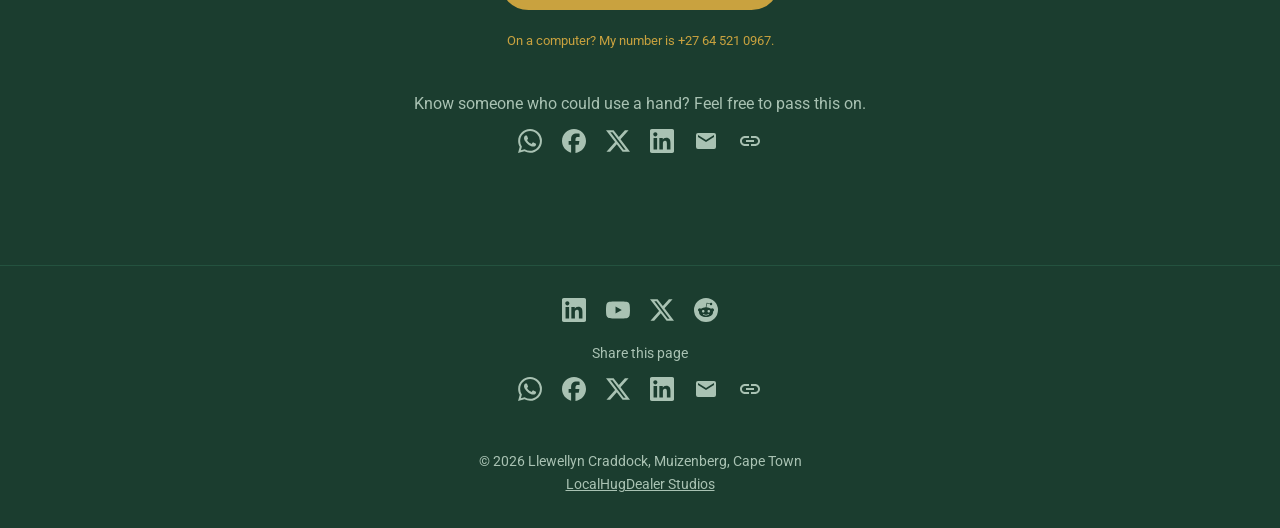
==== commit 92d00664: "fixes" ====
--- a/index.html
+++ b/index.html
@@ -274,7 +274,7 @@
 </head>
 <body>
   <!-- Share icons, drawn once and reused by every share row through <use>. Brand icons are from Simple Icons, the envelope, share and link icons from Material Icons. -->
-  <svg hidden>
+  <svg class="icon-sprite" aria-hidden="true">
     <symbol id="icon-whatsapp" viewBox="0 0 24 24"><path d="M17.472 14.382c-.297-.149-1.758-.867-2.03-.967-.273-.099-.471-.148-.67.15-.197.297-.767.966-.94 1.164-.173.199-.347.223-.644.075-.297-.15-1.255-.463-2.39-1.475-.883-.788-1.48-1.761-1.653-2.059-.173-.297-.018-.458.13-.606.134-.133.298-.347.446-.52.149-.174.198-.298.298-.497.099-.198.05-.371-.025-.52-.075-.149-.669-1.612-.916-2.207-.242-.579-.487-.5-.669-.51-.173-.008-.371-.01-.57-.01-.198 0-.52.074-.792.372-.272.297-1.04 1.016-1.04 2.479 0 1.462 1.065 2.875 1.213 3.074.149.198 2.096 3.2 5.077 4.487.709.306 1.262.489 1.694.625.712.227 1.36.195 1.871.118.571-.085 1.758-.719 2.006-1.413.248-.694.248-1.289.173-1.413-.074-.124-.272-.198-.57-.347m-5.421 7.403h-.004a9.87 9.87 0 0 1-5.031-1.378l-.361-.214-3.741.982.998-3.648-.235-.374a9.86 9.86 0 0 1-1.51-5.26c.001-5.45 4.436-9.884 9.888-9.884 2.64 0 5.122 1.03 6.988 2.898a9.825 9.825 0 0 1 2.893 6.994c-.003 5.45-4.437 9.884-9.885 9.884m8.413-18.297A11.815 11.815 0 0 0 12.05 0C5.495 0 .16 5.335.157 11.892c0 2.096.547 4.142 1.588 5.945L.057 24l6.305-1.654a11.882 11.882 0 0 0 5.683 1.448h.005c6.554 0 11.89-5.335 11.893-11.893a11.821 11.821 0 0 0-3.48-8.413Z"/></symbol>
     <symbol id="icon-facebook" viewBox="0 0 24 24"><path d="M9.101 23.691v-7.98H6.627v-3.667h2.474v-1.58c0-4.085 1.848-5.978 5.858-5.978.401 0 .955.042 1.468.103a8.68 8.68 0 0 1 1.141.195v3.325a8.623 8.623 0 0 0-.653-.036 26.805 26.805 0 0 0-.733-.009c-.707 0-1.259.096-1.675.309a1.686 1.686 0 0 0-.679.622c-.258.42-.374.995-.374 1.752v1.297h3.919l-.386 2.103-.287 1.564h-3.246v8.245C19.396 23.238 24 18.179 24 12.044c0-6.627-5.373-12-12-12s-12 5.373-12 12c0 5.628 3.874 10.35 9.101 11.647Z"/></symbol>
     <symbol id="icon-x" viewBox="0 0 24 24"><path d="M18.901 1.153h3.68l-8.04 9.19L24 22.846h-7.406l-5.8-7.584-6.638 7.584H.474l8.6-9.83L0 1.154h7.594l5.243 6.932ZM17.61 20.644h2.039L6.486 3.24H4.298Z"/></symbol>
@@ -463,7 +463,7 @@
             <li><a href="https://www.linkedin.com/sharing/share-offsite/?url=https%3A%2F%2Fwhatwouldllewdo.com%2F" target="_blank" rel="noopener" aria-label="Share on LinkedIn"><svg aria-hidden="true" focusable="false"><use href="#icon-linkedin"/></svg></a></li>
             <li><a href="mailto:?subject=What%20Would%20Llew%20Do%3F%20Tech%20support%20that%20speaks%20your%20language&amp;body=What%20Would%20Llew%20Do%3F%20Tech%20support%20that%20speaks%20your%20language%0A%0Ahttps%3A%2F%2Fwhatwouldllewdo.com%2F" aria-label="Share by email"><svg aria-hidden="true" focusable="false"><use href="#icon-mail"/></svg></a></li>
             <li hidden><button type="button" data-share="native" aria-label="Share to Instagram or another app"><svg aria-hidden="true" focusable="false"><use href="#icon-share"/></svg></button></li>
-            <li hidden><button type="button" data-share="copy" aria-label="Copy the link"><svg aria-hidden="true" focusable="false"><use href="#icon-link"/></svg></button></li>
+            <li><button type="button" data-share="copy" aria-label="Copy the link"><svg aria-hidden="true" focusable="false"><use href="#icon-link"/></svg></button></li>
           </ul>
           <p class="share-status" role="status"></p>
         </div>
@@ -487,7 +487,7 @@
         <li><a href="https://www.linkedin.com/sharing/share-offsite/?url=https%3A%2F%2Fwhatwouldllewdo.com%2F" target="_blank" rel="noopener" aria-label="Share on LinkedIn"><svg aria-hidden="true" focusable="false"><use href="#icon-linkedin"/></svg></a></li>
         <li><a href="mailto:?subject=What%20Would%20Llew%20Do%3F%20Tech%20support%20that%20speaks%20your%20language&amp;body=What%20Would%20Llew%20Do%3F%20Tech%20support%20that%20speaks%20your%20language%0A%0Ahttps%3A%2F%2Fwhatwouldllewdo.com%2F" aria-label="Share by email"><svg aria-hidden="true" focusable="false"><use href="#icon-mail"/></svg></a></li>
         <li hidden><button type="button" data-share="native" aria-label="Share to Instagram or another app"><svg aria-hidden="true" focusable="false"><use href="#icon-share"/></svg></button></li>
-        <li hidden><button type="button" data-share="copy" aria-label="Copy the link"><svg aria-hidden="true" focusable="false"><use href="#icon-link"/></svg></button></li>
+        <li><button type="button" data-share="copy" aria-label="Copy the link"><svg aria-hidden="true" focusable="false"><use href="#icon-link"/></svg></button></li>
       </ul>
       <p class="share-status" role="status"></p>
     </div>
--- a/assets/css/base.css
+++ b/assets/css/base.css
@@ -326,8 +326,17 @@
   color: var(--gold);
 }
 
+/* The page's SVG sprite of share icons. It takes up no space, but stays rendered rather than
+   display: none, because every browser can draw <use> references from a rendered sprite. */
+.icon-sprite {
+  position: absolute;
+  width: 0;
+  height: 0;
+  overflow: hidden;
+}
+
 /* Share row: an icon list (reusing .socials) of links to each app's share page, plus the
-   Share and Copy link buttons, which assets/js/share.js reveals when the browser supports them. */
+   Share and Copy link buttons that assets/js/share.js drives. */
 .share {
   margin: 0 0 1.25rem;
   color: var(--sage);
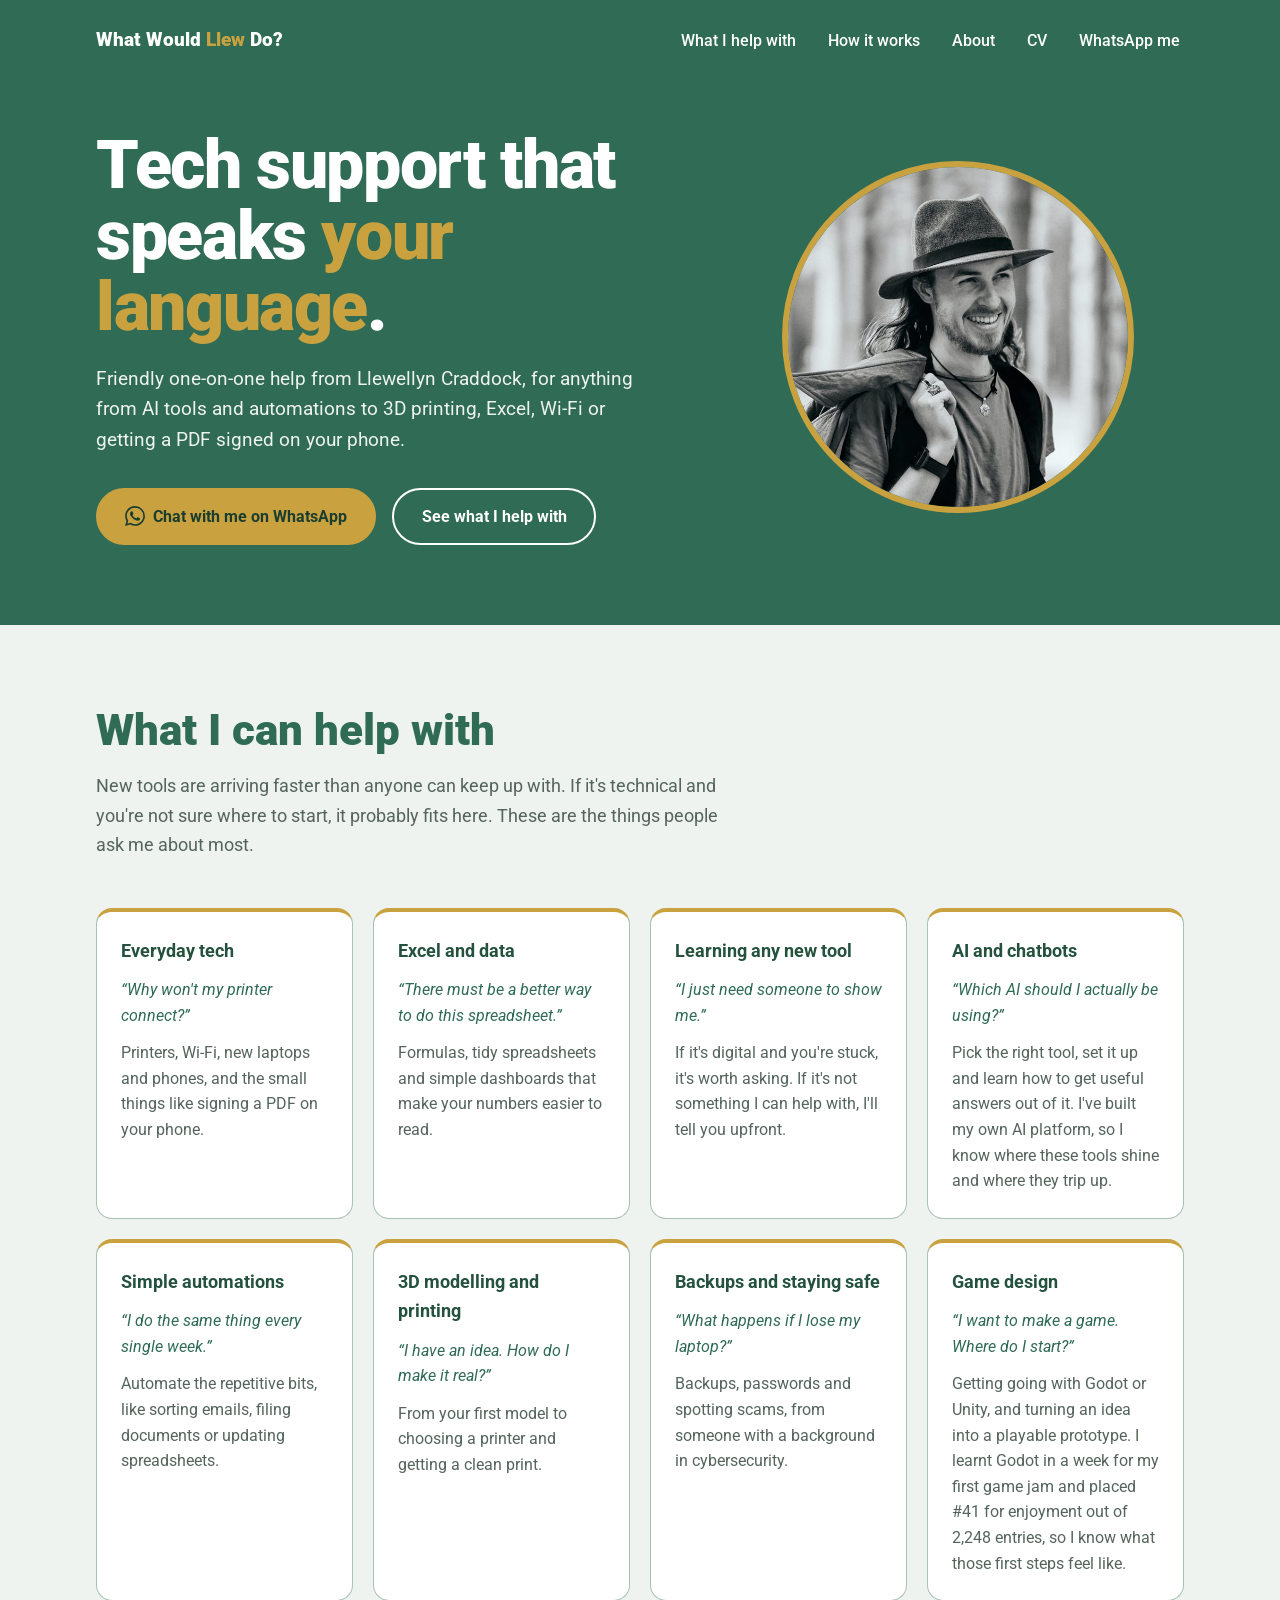
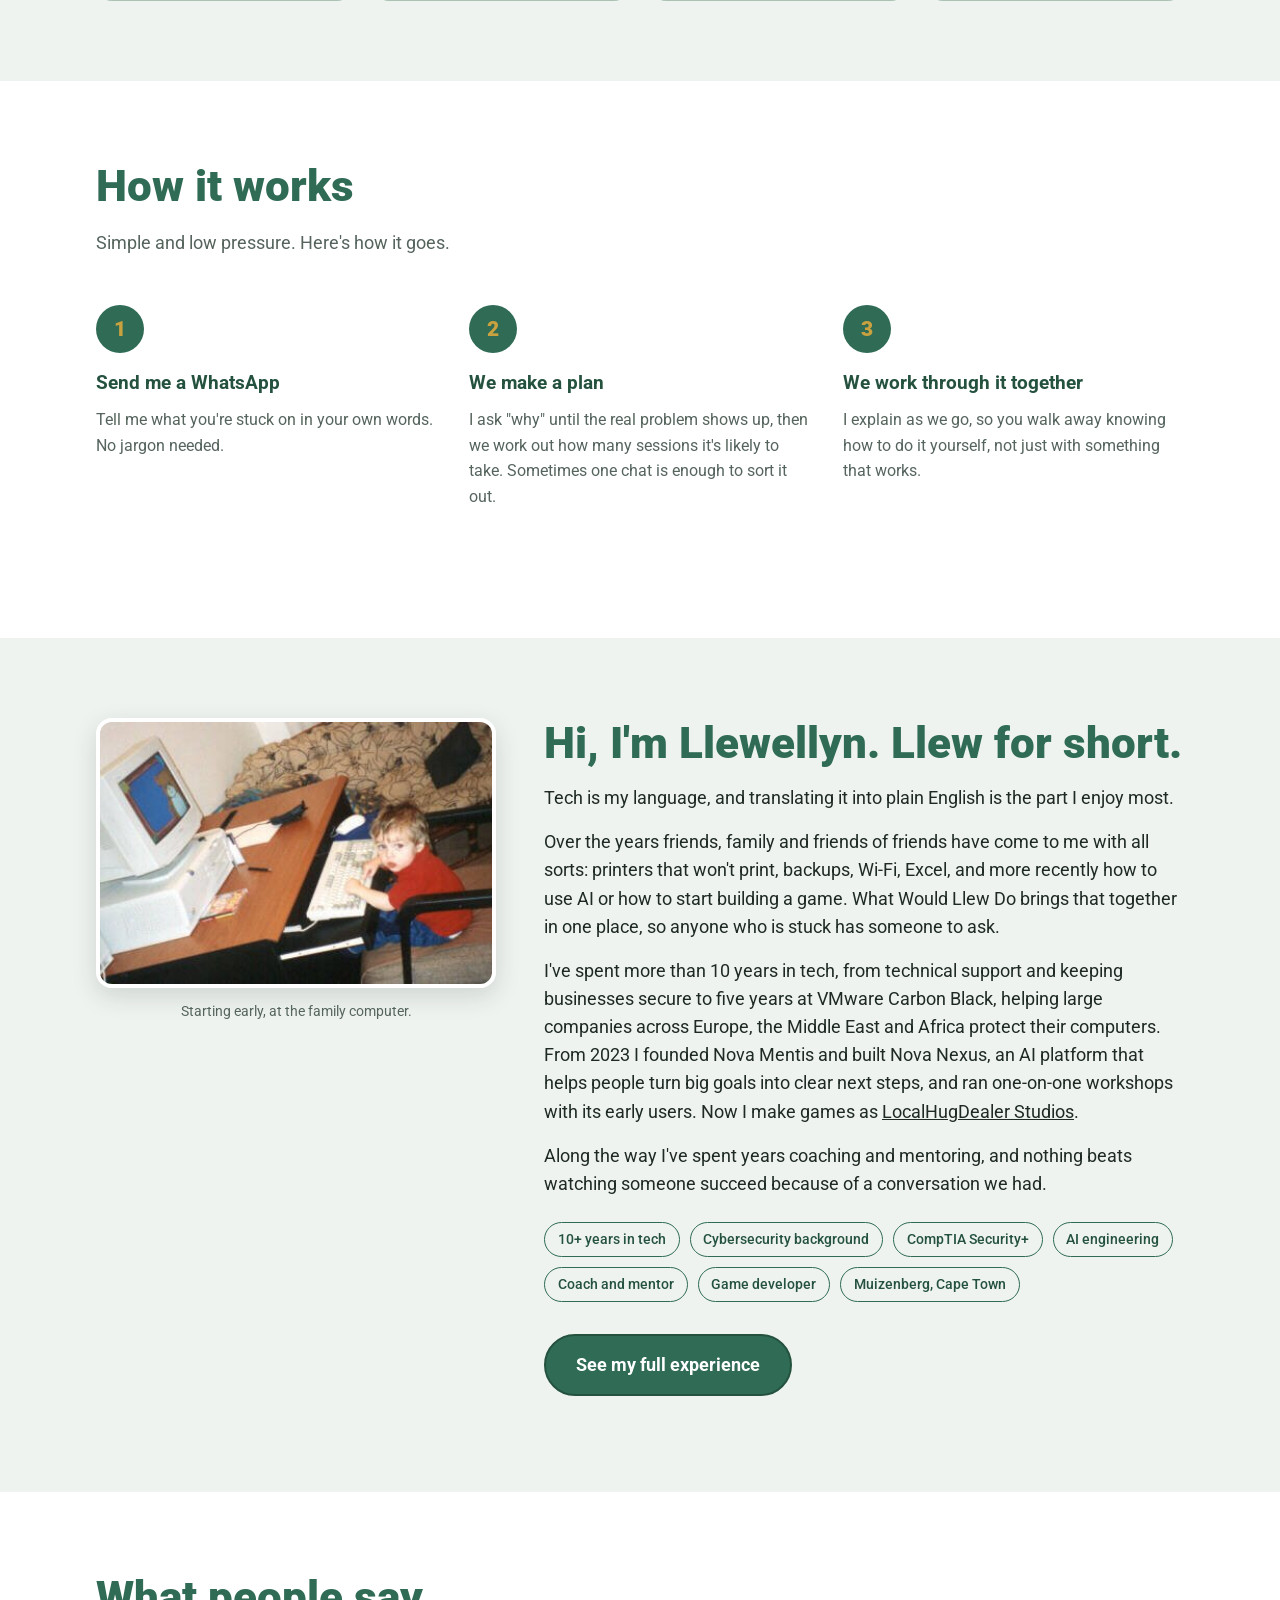
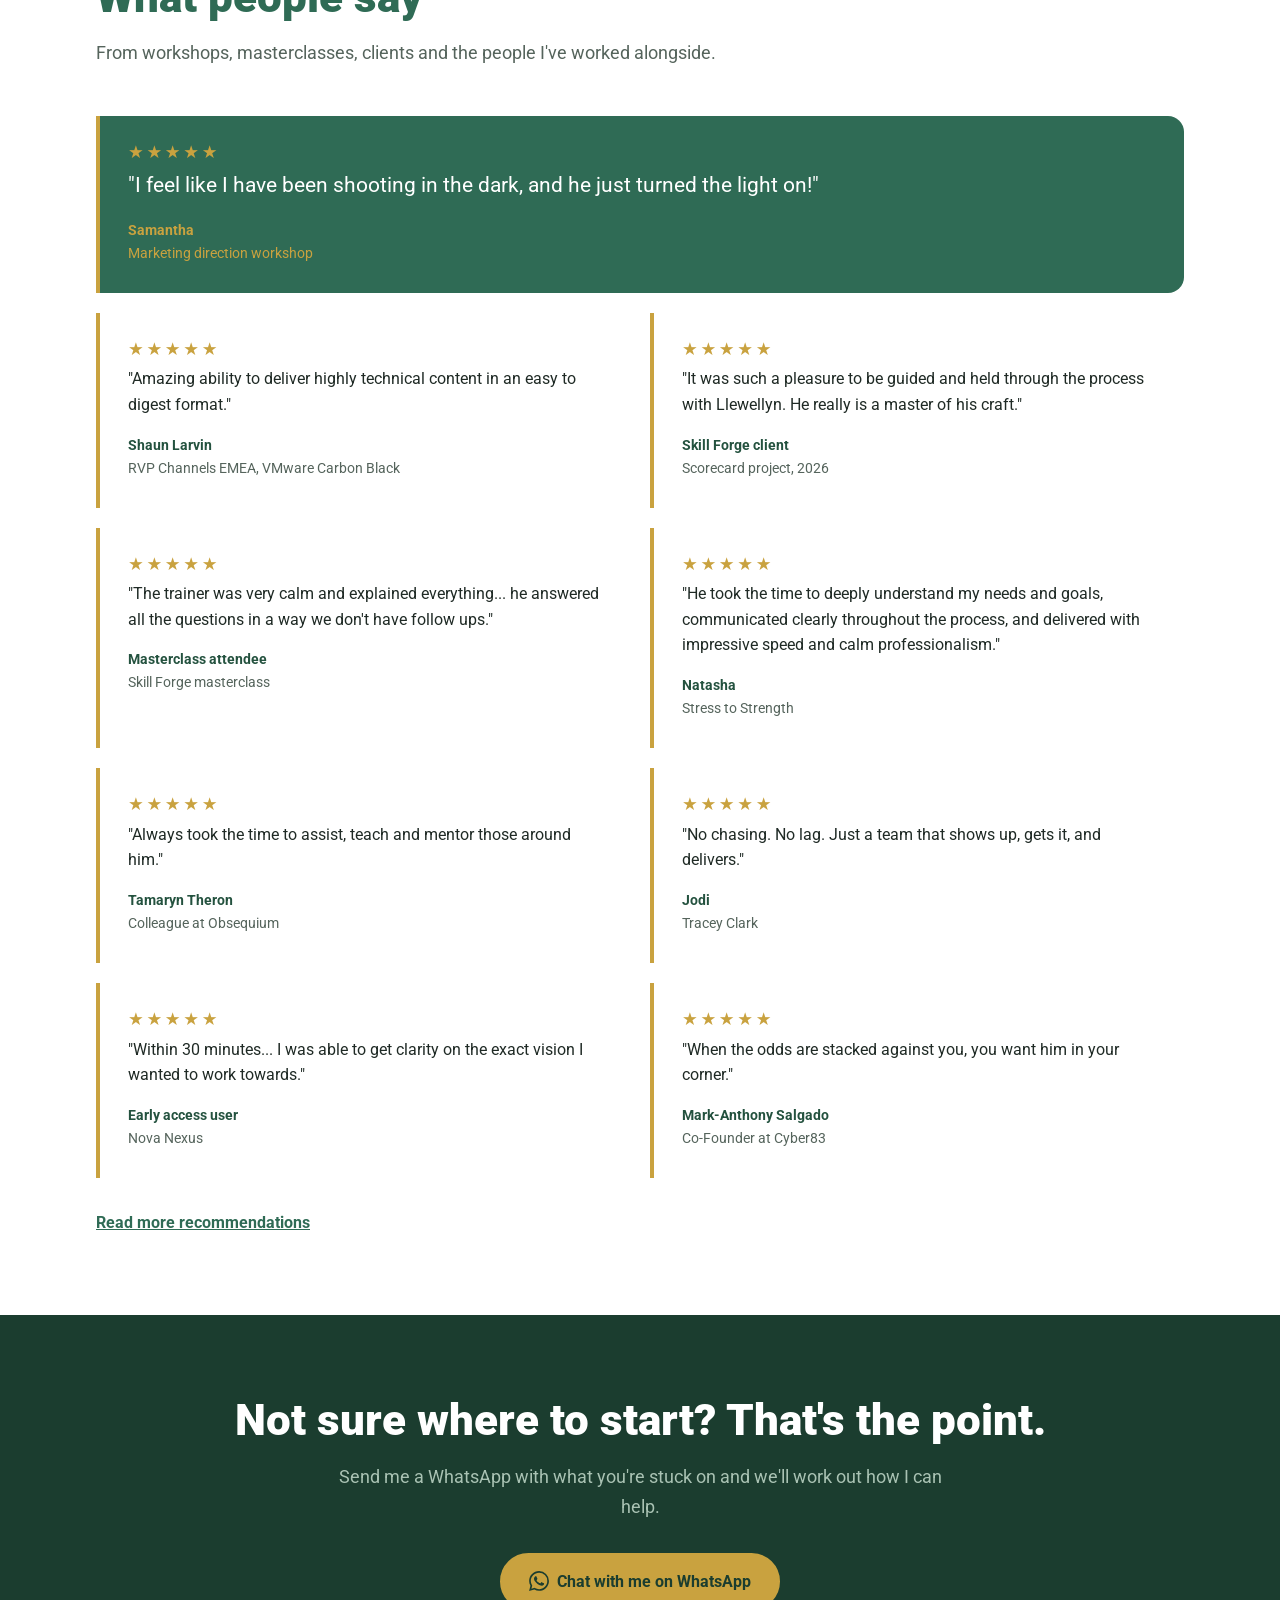
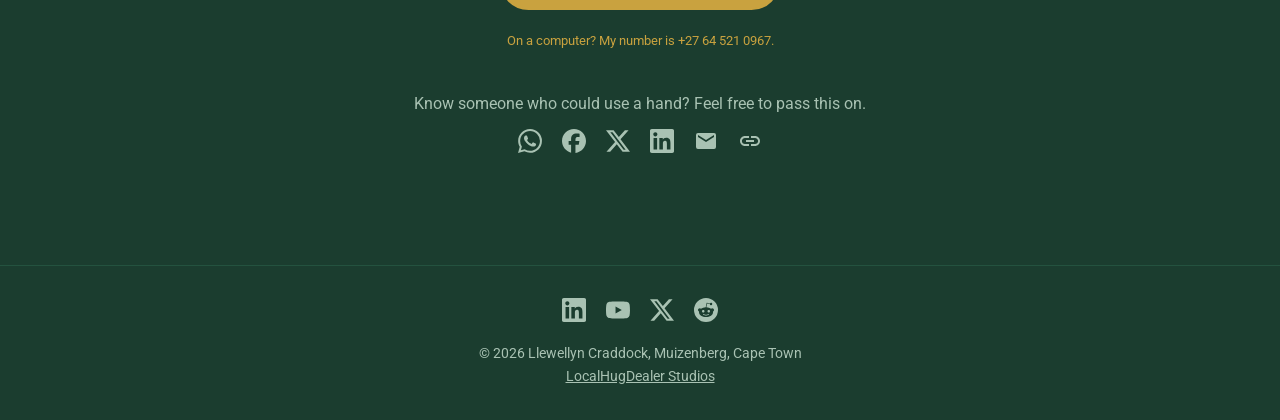
==== commit 1cf231f5: "fixes" ====
--- a/index.html
+++ b/index.html
@@ -453,7 +453,7 @@
         <!-- Every WhatsApp link on the site uses the same address and opening message, so a change here goes in the hero, the nav and the CV page nav too. -->
         <a class="btn btn-gold btn-whatsapp" href="https://wa.me/27645210967?text=Hi%20Llew%2C%20I%20need%20a%20hand%20with%20something."><svg viewBox="0 0 24 24" aria-hidden="true" focusable="false"><path d="M17.472 14.382c-.297-.149-1.758-.867-2.03-.967-.273-.099-.471-.148-.67.15-.197.297-.767.966-.94 1.164-.173.199-.347.223-.644.075-.297-.15-1.255-.463-2.39-1.475-.883-.788-1.48-1.761-1.653-2.059-.173-.297-.018-.458.13-.606.134-.133.298-.347.446-.52.149-.174.198-.298.298-.497.099-.198.05-.371-.025-.52-.075-.149-.669-1.612-.916-2.207-.242-.579-.487-.5-.669-.51-.173-.008-.371-.01-.57-.01-.198 0-.52.074-.792.372-.272.297-1.04 1.016-1.04 2.479 0 1.462 1.065 2.875 1.213 3.074.149.198 2.096 3.2 5.077 4.487.709.306 1.262.489 1.694.625.712.227 1.36.195 1.871.118.571-.085 1.758-.719 2.006-1.413.248-.694.248-1.289.173-1.413-.074-.124-.272-.198-.57-.347m-5.421 7.403h-.004a9.87 9.87 0 0 1-5.031-1.378l-.361-.214-3.741.982.998-3.648-.235-.374a9.86 9.86 0 0 1-1.51-5.26c.001-5.45 4.436-9.884 9.888-9.884 2.64 0 5.122 1.03 6.988 2.898a9.825 9.825 0 0 1 2.893 6.994c-.003 5.45-4.437 9.884-9.885 9.884m8.413-18.297A11.815 11.815 0 0 0 12.05 0C5.495 0 .16 5.335.157 11.892c0 2.096.547 4.142 1.588 5.945L.057 24l6.305-1.654a11.882 11.882 0 0 0 5.683 1.448h.005c6.554 0 11.89-5.335 11.893-11.893a11.821 11.821 0 0 0-3.48-8.413Z"/></svg>Chat with me on WhatsApp</a>
         <small>On a computer? My number is +27 64 521 0967.</small>
-        <!-- Every share row on the site has the same buttons, so a change here goes in the other rows on both pages too. -->
+        <!-- The share row on the CV page has the same buttons, so a change here goes in that one too. -->
         <div class="share">
           <p>Know someone who could use a hand? Feel free to pass this on.</p>
           <ul class="socials" aria-label="Share this page">
@@ -478,19 +478,6 @@
       <li><a href="https://x.com/LocalHugDealer7" aria-label="X"><svg viewBox="0 0 24 24" aria-hidden="true" focusable="false"><path d="M18.901 1.153h3.68l-8.04 9.19L24 22.846h-7.406l-5.8-7.584-6.638 7.584H.474l8.6-9.83L0 1.154h7.594l5.243 6.932ZM17.61 20.644h2.039L6.486 3.24H4.298Z"/></svg></a></li>
       <li><a href="https://www.reddit.com/user/Marblagin/" aria-label="Reddit"><svg viewBox="0 0 24 24" aria-hidden="true" focusable="false"><path d="M12 0A12 12 0 0 0 0 12a12 12 0 0 0 12 12 12 12 0 0 0 12-12A12 12 0 0 0 12 0zm5.01 4.744c.688 0 1.25.561 1.25 1.249a1.25 1.25 0 0 1-2.498.056l-2.597-.547-.8 3.747c1.824.07 3.48.632 4.674 1.488.308-.309.73-.491 1.207-.491.968 0 1.754.786 1.754 1.754 0 .716-.435 1.333-1.01 1.614a3.111 3.111 0 0 1 .042.52c0 2.694-3.13 4.87-7.004 4.87-3.874 0-7.004-2.176-7.004-4.87 0-.183.015-.366.043-.534A1.748 1.748 0 0 1 4.028 12c0-.968.786-1.754 1.754-1.754.463 0 .898.196 1.207.49 1.207-.883 2.878-1.43 4.744-1.487l.885-4.182a.342.342 0 0 1 .14-.197.35.35 0 0 1 .238-.042l2.906.617a1.214 1.214 0 0 1 1.108-.701zM9.25 12C8.561 12 8 12.562 8 13.25c0 .687.561 1.248 1.25 1.248.687 0 1.248-.561 1.248-1.249 0-.688-.561-1.249-1.249-1.249zm5.5 0c-.687 0-1.248.561-1.248 1.25 0 .687.561 1.248 1.249 1.248.688 0 1.249-.561 1.249-1.249 0-.687-.562-1.249-1.25-1.249zm-5.466 3.99a.327.327 0 0 0-.231.094.33.33 0 0 0 0 .463c.842.842 2.484.913 2.961.913.477 0 2.105-.056 2.961-.913a.361.361 0 0 0 .029-.463.33.33 0 0 0-.464 0c-.547.533-1.684.73-2.512.73-.828 0-1.979-.196-2.512-.73a.326.326 0 0 0-.232-.095z"/></svg></a></li>
     </ul>
-    <div class="share">
-      <p>Share this page</p>
-      <ul class="socials" aria-label="Share this page">
-        <li><a href="https://wa.me/?text=What%20Would%20Llew%20Do%3F%20Tech%20support%20that%20speaks%20your%20language%20https%3A%2F%2Fwhatwouldllewdo.com%2F" target="_blank" rel="noopener" aria-label="Share on WhatsApp"><svg aria-hidden="true" focusable="false"><use href="#icon-whatsapp"/></svg></a></li>
-        <li><a href="https://www.facebook.com/sharer/sharer.php?u=https%3A%2F%2Fwhatwouldllewdo.com%2F" target="_blank" rel="noopener" aria-label="Share on Facebook"><svg aria-hidden="true" focusable="false"><use href="#icon-facebook"/></svg></a></li>
-        <li><a href="https://x.com/intent/post?url=https%3A%2F%2Fwhatwouldllewdo.com%2F&amp;text=What%20Would%20Llew%20Do%3F%20Tech%20support%20that%20speaks%20your%20language" target="_blank" rel="noopener" aria-label="Share on X"><svg aria-hidden="true" focusable="false"><use href="#icon-x"/></svg></a></li>
-        <li><a href="https://www.linkedin.com/sharing/share-offsite/?url=https%3A%2F%2Fwhatwouldllewdo.com%2F" target="_blank" rel="noopener" aria-label="Share on LinkedIn"><svg aria-hidden="true" focusable="false"><use href="#icon-linkedin"/></svg></a></li>
-        <li><a href="mailto:?subject=What%20Would%20Llew%20Do%3F%20Tech%20support%20that%20speaks%20your%20language&amp;body=What%20Would%20Llew%20Do%3F%20Tech%20support%20that%20speaks%20your%20language%0A%0Ahttps%3A%2F%2Fwhatwouldllewdo.com%2F" aria-label="Share by email"><svg aria-hidden="true" focusable="false"><use href="#icon-mail"/></svg></a></li>
-        <li hidden><button type="button" data-share="native" aria-label="Share to Instagram or another app"><svg aria-hidden="true" focusable="false"><use href="#icon-share"/></svg></button></li>
-        <li><button type="button" data-share="copy" aria-label="Copy the link"><svg aria-hidden="true" focusable="false"><use href="#icon-link"/></svg></button></li>
-      </ul>
-      <p class="share-status" role="status"></p>
-    </div>
     &copy; 2026 Llewellyn Craddock, Muizenberg, Cape Town
     <br>
     <a href="https://www.localhugdealer.com/">LocalHugDealer Studios</a>
